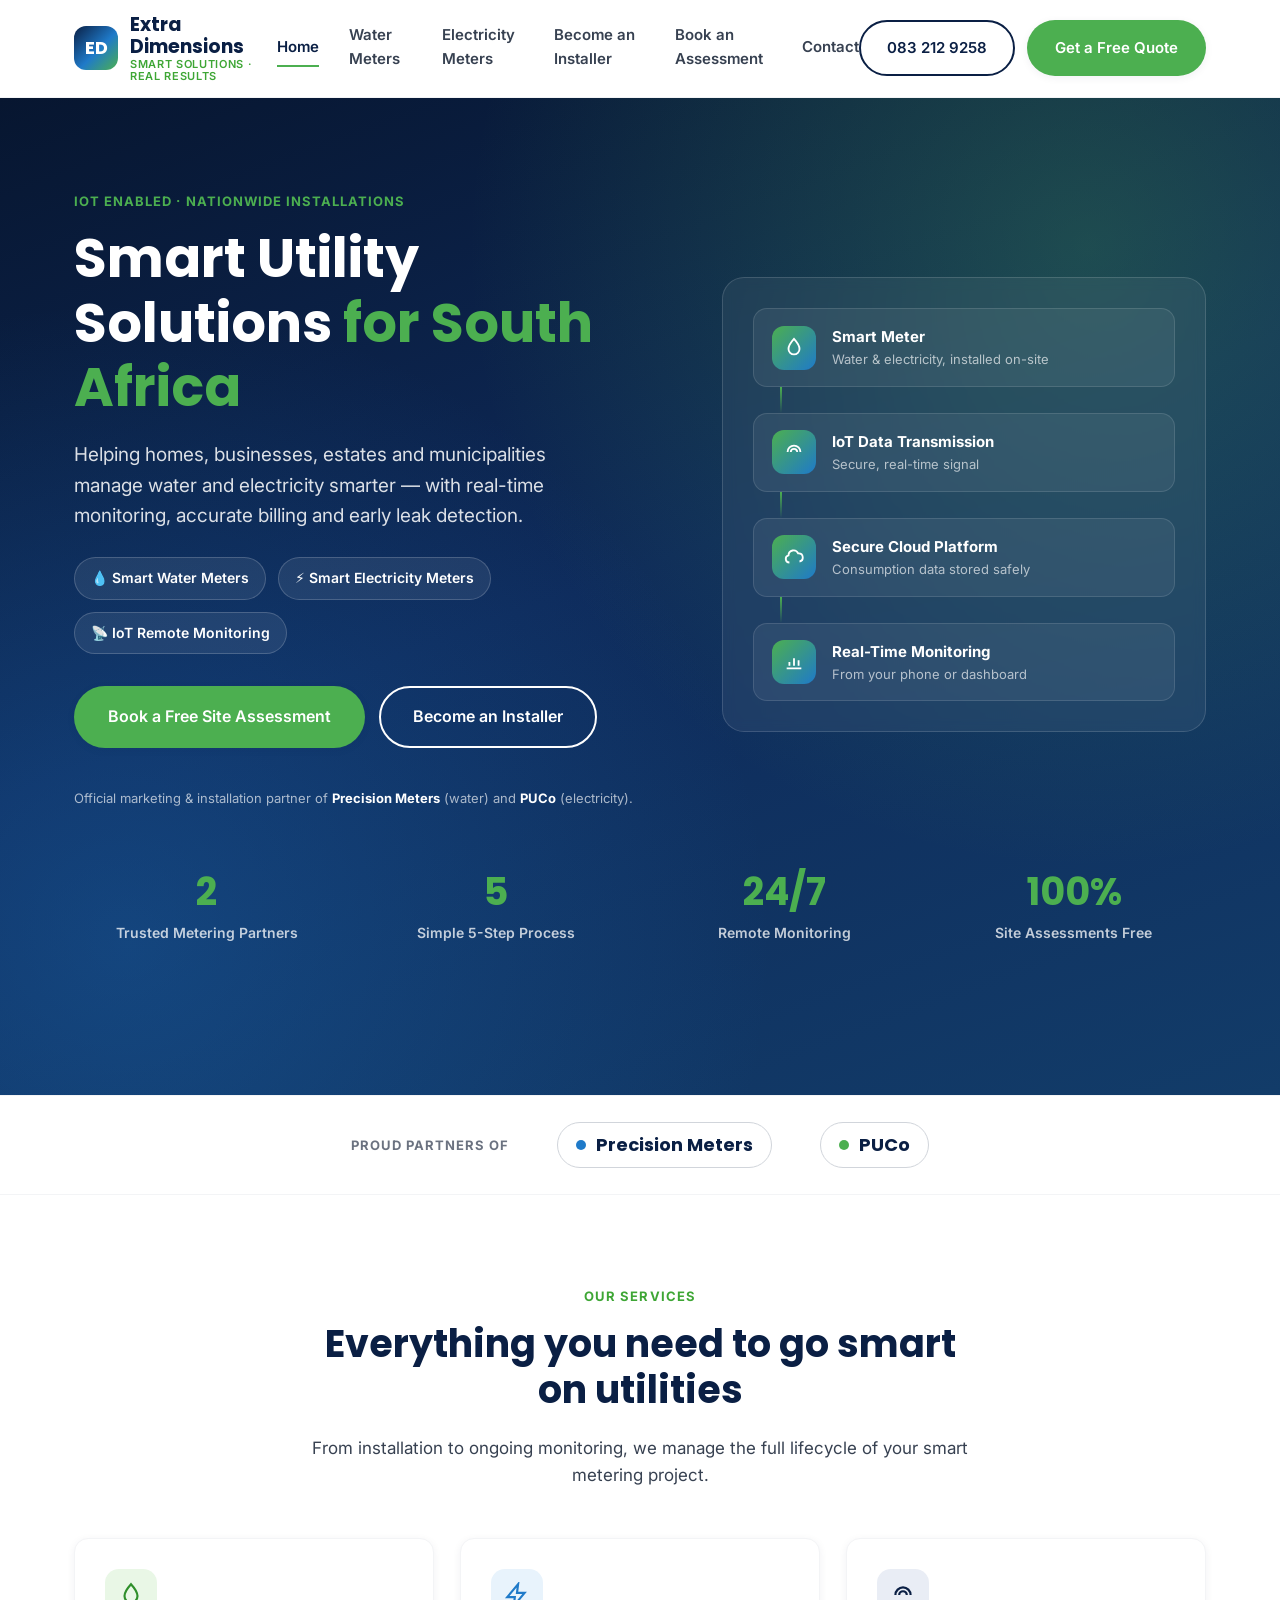
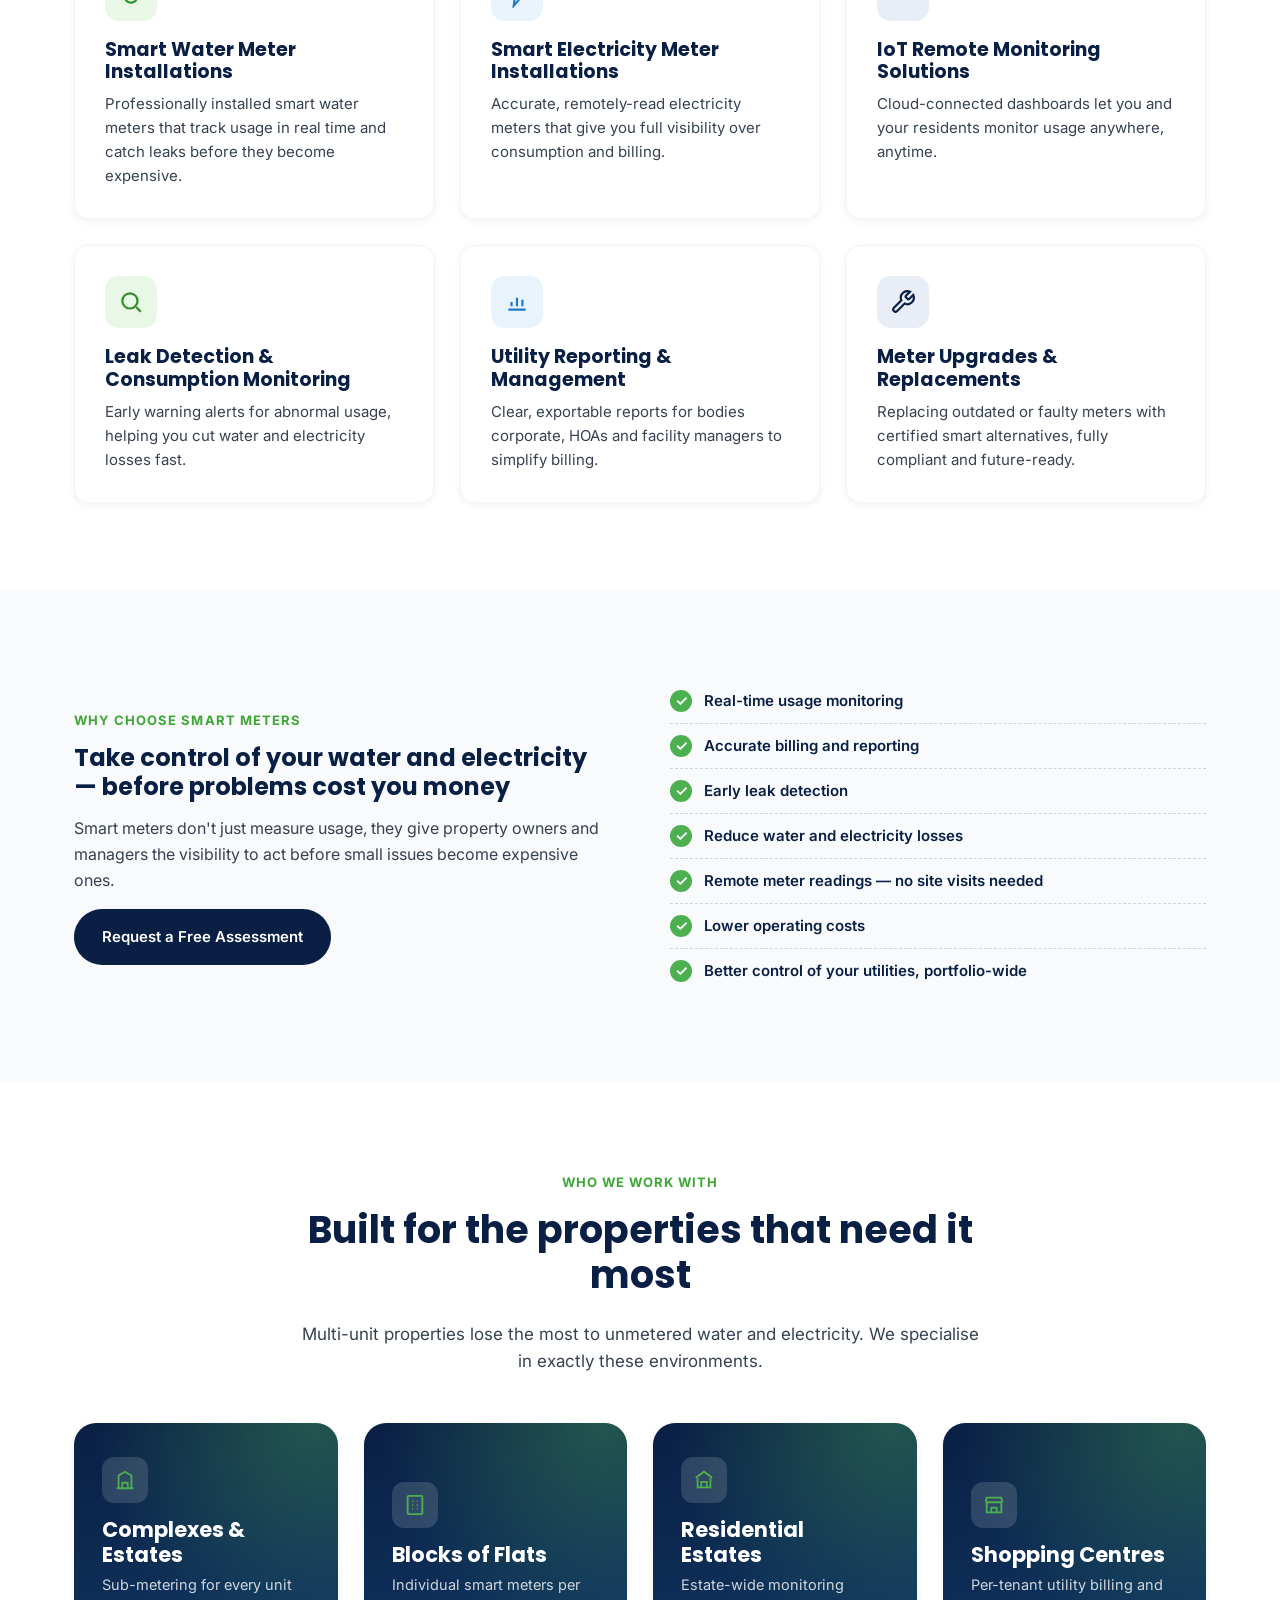
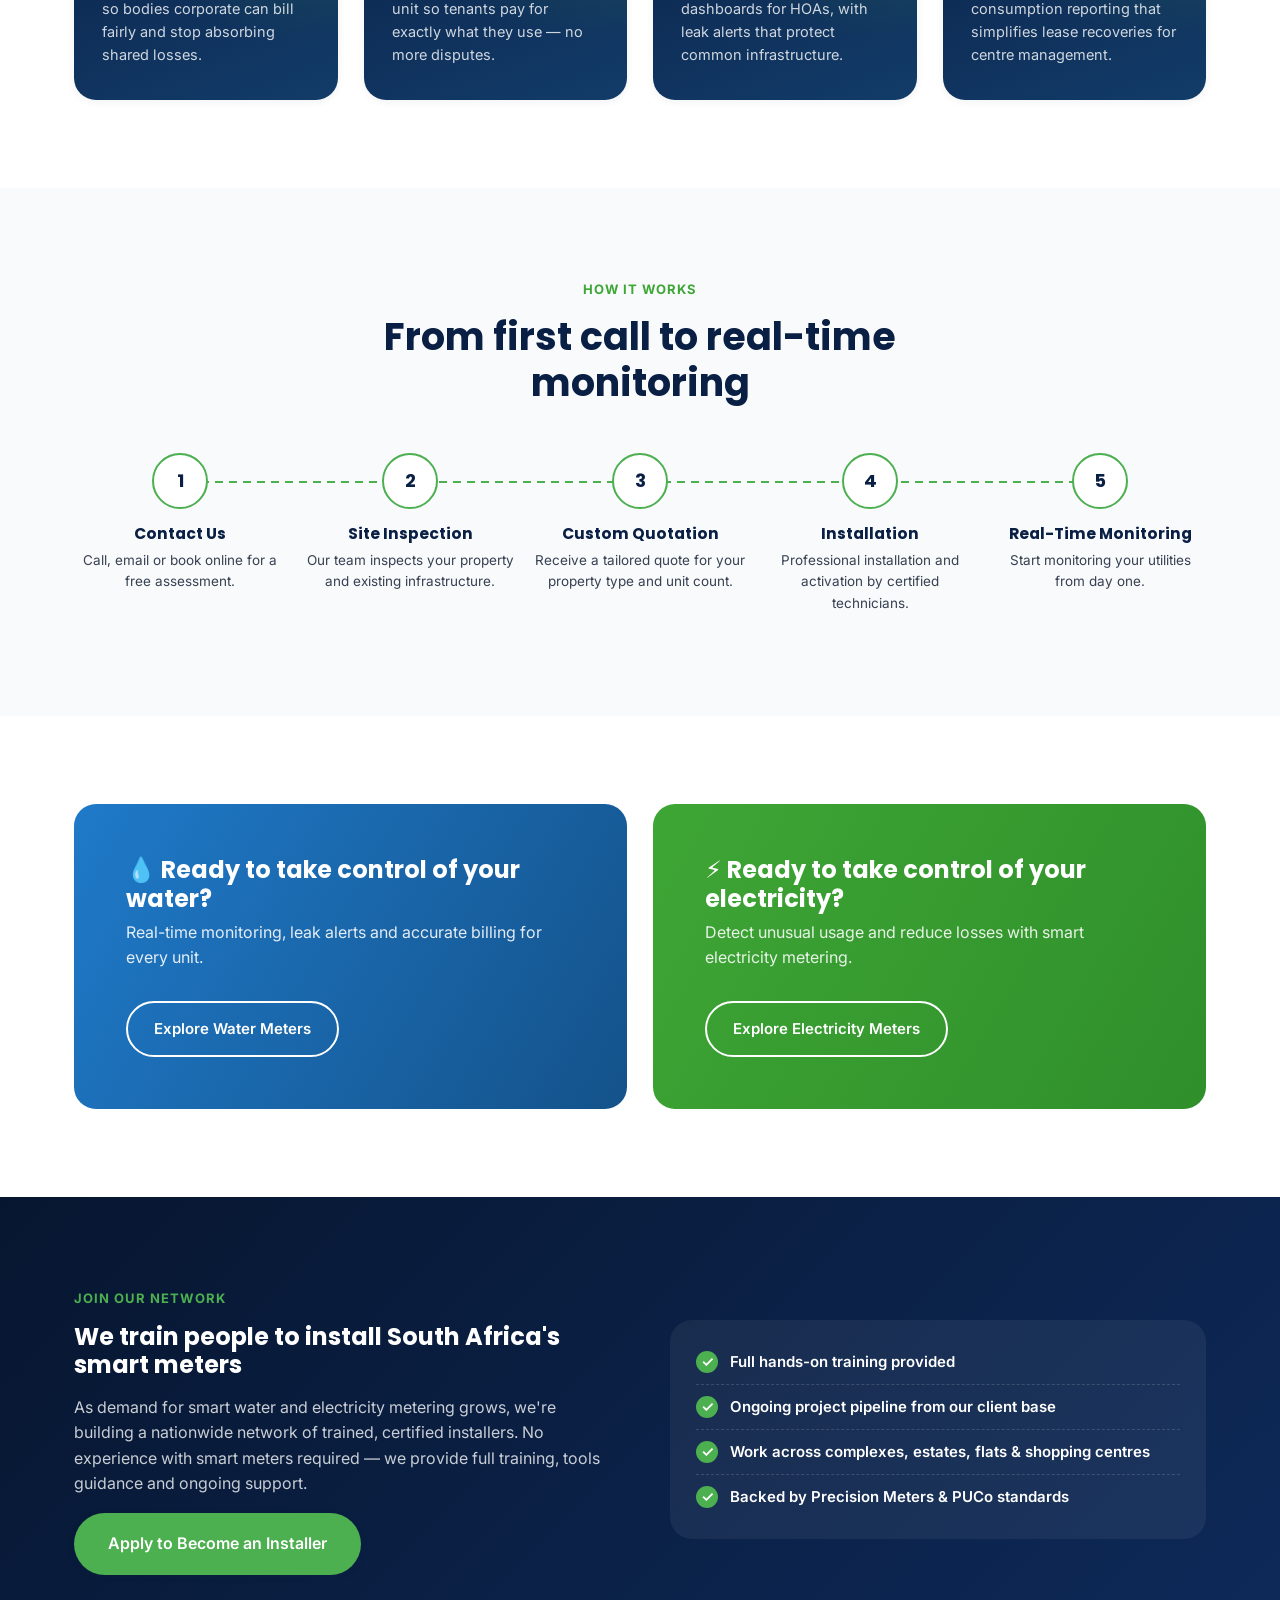
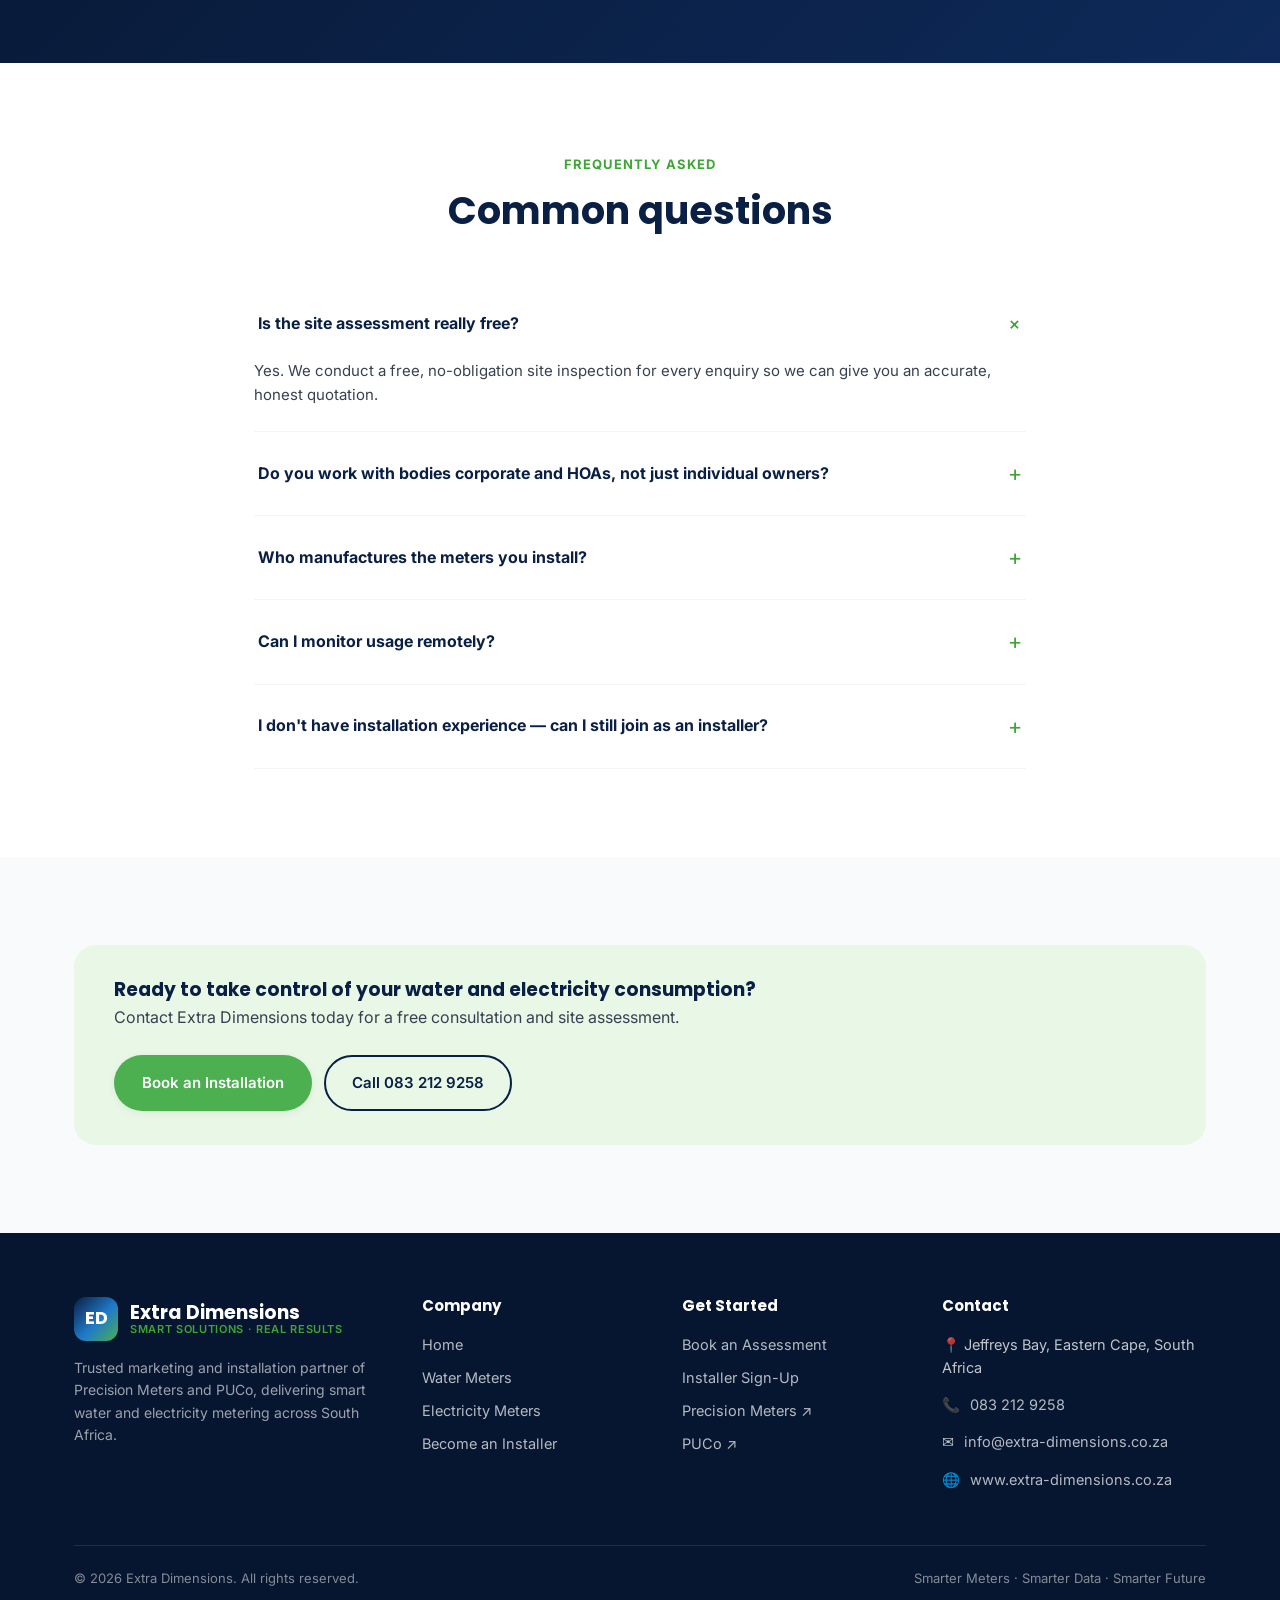
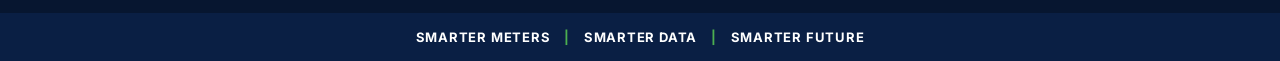
==== index.html @ ca713a39 "Build Extra Dimensions marketing website Full static site for Extra Dimensions, the marketing and in" ====
<!DOCTYPE html>
<html lang="en-ZA">
<head>
<meta charset="UTF-8">
<meta name="viewport" content="width=device-width, initial-scale=1.0">
<title>Extra Dimensions | Smart Water &amp; Electricity Meter Installations in South Africa</title>
<meta name="description" content="Extra Dimensions installs smart water and electricity meters for complexes, estates, blocks of flats and shopping centres across South Africa. Official marketing &amp; installation partner of Precision Meters and PUCo.">
<meta name="theme-color" content="#0a1f44">
<link rel="icon" href="assets/favicon.svg" type="image/svg+xml">
<link rel="preconnect" href="https://fonts.googleapis.com">
<link href="https://fonts.googleapis.com/css2?family=Inter:wght@400;500;600;700&family=Poppins:wght@600;700;800&display=swap" rel="stylesheet">
<link rel="stylesheet" href="css/style.css">
<meta property="og:title" content="Extra Dimensions | Smart Utility Solutions for South Africa">
<meta property="og:description" content="Smart water &amp; electricity meter installations, IoT remote monitoring and leak detection for complexes, estates, flats and shopping centres.">
<meta property="og:type" content="website">
</head>
<body>

<header class="site-header">
  <div class="header-inner container">
    <a href="index.html" class="brand">
      <div class="brand-mark">ED</div>
      <div class="brand-text">
        <div class="name">Extra Dimensions</div>
        <div class="tag">Smart Solutions · Real Results</div>
      </div>
    </a>
    <nav class="nav-links">
      <a href="index.html" class="active">Home</a>
      <a href="water-meters.html">Water Meters</a>
      <a href="electricity-meters.html">Electricity Meters</a>
      <a href="become-a-partner.html">Become an Installer</a>
      <a href="signup.html">Book an Assessment</a>
      <a href="index.html#contact">Contact</a>
    </nav>
    <div class="header-cta">
      <a href="tel:+27832129258" class="btn btn-outline-navy">083 212 9258</a>
      <a href="signup.html" class="btn btn-primary">Get a Free Quote</a>
    </div>
    <button class="nav-toggle" aria-label="Toggle menu"><span></span><span></span><span></span></button>
  </div>
</header>

<!-- HERO -->
<section class="hero">
  <div class="container hero-grid">
    <div class="reveal in">
      <div class="eyebrow light">IoT Enabled · Nationwide Installations</div>
      <h1>Smart Utility Solutions <span class="accent">for South Africa</span></h1>
      <p class="lead">Helping homes, businesses, estates and municipalities manage water and electricity smarter — with real-time monitoring, accurate billing and early leak detection.</p>
      <div class="hero-badges">
        <div class="hero-badge">💧 Smart Water Meters</div>
        <div class="hero-badge">⚡ Smart Electricity Meters</div>
        <div class="hero-badge">📡 IoT Remote Monitoring</div>
      </div>
      <div class="hero-actions">
        <a href="signup.html" class="btn btn-primary btn-lg">Book a Free Site Assessment</a>
        <a href="become-a-partner.html" class="btn btn-outline btn-lg">Become an Installer</a>
      </div>
      <p class="hero-partners">Official marketing &amp; installation partner of <strong>Precision Meters</strong> (water) and <strong>PUCo</strong> (electricity).</p>
    </div>
    <div class="hero-visual reveal">
      <div class="flow-diagram">
        <div class="flow-step">
          <div class="flow-icon">
            <svg width="22" height="22" viewBox="0 0 24 24" fill="none" stroke="currentColor" stroke-width="2"><path d="M12 2s6 6.5 6 11a6 6 0 1 1-12 0c0-4.5 6-11 6-11Z"/></svg>
          </div>
          <div><div class="flow-title">Smart Meter</div><div class="flow-sub">Water &amp; electricity, installed on-site</div></div>
        </div>
        <div class="flow-connector"></div>
        <div class="flow-step">
          <div class="flow-icon">
            <svg width="22" height="22" viewBox="0 0 24 24" fill="none" stroke="currentColor" stroke-width="2"><path d="M5 12a7 7 0 0 1 14 0M8.5 12a3.5 3.5 0 0 1 7 0M12 12v.01"/></svg>
          </div>
          <div><div class="flow-title">IoT Data Transmission</div><div class="flow-sub">Secure, real-time signal</div></div>
        </div>
        <div class="flow-connector"></div>
        <div class="flow-step">
          <div class="flow-icon">
            <svg width="22" height="22" viewBox="0 0 24 24" fill="none" stroke="currentColor" stroke-width="2"><path d="M7 18a4 4 0 0 1-1-7.87A5.5 5.5 0 0 1 16.5 8H17a4.5 4.5 0 0 1 1 8.9"/></svg>
          </div>
          <div><div class="flow-title">Secure Cloud Platform</div><div class="flow-sub">Consumption data stored safely</div></div>
        </div>
        <div class="flow-connector"></div>
        <div class="flow-step">
          <div class="flow-icon">
            <svg width="22" height="22" viewBox="0 0 24 24" fill="none" stroke="currentColor" stroke-width="2"><path d="M4 19h16M7 16v-4m5 4V8m5 8v-6"/></svg>
          </div>
          <div><div class="flow-title">Real-Time Monitoring</div><div class="flow-sub">From your phone or dashboard</div></div>
        </div>
      </div>
    </div>
  </div>

  <div class="container">
    <div class="stats-bar reveal">
      <div class="stat"><div class="num"><span data-count="2" data-suffix="">2</span></div><div class="lbl">Trusted Metering Partners</div></div>
      <div class="stat"><div class="num"><span data-count="5" data-suffix="">0</span></div><div class="lbl">Simple 5-Step Process</div></div>
      <div class="stat"><div class="num">24/7</div><div class="lbl">Remote Monitoring</div></div>
      <div class="stat"><div class="num">100%</div><div class="lbl">Site Assessments Free</div></div>
    </div>
  </div>
</section>

<!-- PARTNER STRIP -->
<section class="partner-strip">
  <div class="container partner-strip-inner">
    <span class="lbl">Proud Partners Of</span>
    <a class="partner-logo-chip" href="https://www.precisionmeter.co.za" target="_blank" rel="noopener"><span class="dot" style="background:var(--blue-water)"></span>Precision Meters</a>
    <a class="partner-logo-chip" href="https://www.puco.co.za" target="_blank" rel="noopener"><span class="dot" style="background:var(--green-500)"></span>PUCo</a>
  </div>
</section>

<!-- SERVICES -->
<section class="section" id="services">
  <div class="container">
    <div class="section-head reveal">
      <div class="eyebrow">Our Services</div>
      <h2>Everything you need to go smart on utilities</h2>
      <p>From installation to ongoing monitoring, we manage the full lifecycle of your smart metering project.</p>
    </div>
    <div class="grid grid-3">
      <div class="card reveal">
        <div class="card-icon"><svg width="26" height="26" viewBox="0 0 24 24" fill="none" stroke="currentColor" stroke-width="2"><path d="M12 2s6 6.5 6 11a6 6 0 1 1-12 0c0-4.5 6-11 6-11Z"/></svg></div>
        <h3>Smart Water Meter Installations</h3>
        <p>Professionally installed smart water meters that track usage in real time and catch leaks before they become expensive.</p>
      </div>
      <div class="card reveal">
        <div class="card-icon blue"><svg width="26" height="26" viewBox="0 0 24 24" fill="none" stroke="currentColor" stroke-width="2"><path d="M13 2 3 14h7l-1 8 10-12h-7l1-8Z"/></svg></div>
        <h3>Smart Electricity Meter Installations</h3>
        <p>Accurate, remotely-read electricity meters that give you full visibility over consumption and billing.</p>
      </div>
      <div class="card reveal">
        <div class="card-icon navy"><svg width="26" height="26" viewBox="0 0 24 24" fill="none" stroke="currentColor" stroke-width="2"><path d="M5 12a7 7 0 0 1 14 0M8.5 12a3.5 3.5 0 0 1 7 0M12 12v.01"/></svg></div>
        <h3>IoT Remote Monitoring Solutions</h3>
        <p>Cloud-connected dashboards let you and your residents monitor usage anywhere, anytime.</p>
      </div>
      <div class="card reveal">
        <div class="card-icon"><svg width="26" height="26" viewBox="0 0 24 24" fill="none" stroke="currentColor" stroke-width="2"><circle cx="11" cy="11" r="7"/><path d="m21 21-4.3-4.3"/></svg></div>
        <h3>Leak Detection &amp; Consumption Monitoring</h3>
        <p>Early warning alerts for abnormal usage, helping you cut water and electricity losses fast.</p>
      </div>
      <div class="card reveal">
        <div class="card-icon blue"><svg width="26" height="26" viewBox="0 0 24 24" fill="none" stroke="currentColor" stroke-width="2"><path d="M4 19h16M7 16v-4m5 4V8m5 8v-6"/></svg></div>
        <h3>Utility Reporting &amp; Management</h3>
        <p>Clear, exportable reports for bodies corporate, HOAs and facility managers to simplify billing.</p>
      </div>
      <div class="card reveal">
        <div class="card-icon navy"><svg width="26" height="26" viewBox="0 0 24 24" fill="none" stroke="currentColor" stroke-width="2"><path d="M14.7 6.3a1 1 0 0 0 0 1.4l1.6 1.6a1 1 0 0 0 1.4 0l3.77-3.77a6 6 0 0 1-7.94 7.94l-6.91 6.91a2.12 2.12 0 0 1-3-3l6.91-6.91a6 6 0 0 1 7.94-7.94l-3.76 3.76Z"/></svg></div>
        <h3>Meter Upgrades &amp; Replacements</h3>
        <p>Replacing outdated or faulty meters with certified smart alternatives, fully compliant and future-ready.</p>
      </div>
    </div>
  </div>
</section>

<!-- WHY CHOOSE -->
<section class="section section-alt">
  <div class="container two-col">
    <div class="reveal">
      <div class="eyebrow">Why Choose Smart Meters</div>
      <h2>Take control of your water and electricity — before problems cost you money</h2>
      <p>Smart meters don't just measure usage, they give property owners and managers the visibility to act before small issues become expensive ones.</p>
      <a href="signup.html" class="btn btn-navy">Request a Free Assessment</a>
    </div>
    <ul class="check-list reveal">
      <li><span class="tick">✓</span> Real-time usage monitoring</li>
      <li><span class="tick">✓</span> Accurate billing and reporting</li>
      <li><span class="tick">✓</span> Early leak detection</li>
      <li><span class="tick">✓</span> Reduce water and electricity losses</li>
      <li><span class="tick">✓</span> Remote meter readings — no site visits needed</li>
      <li><span class="tick">✓</span> Lower operating costs</li>
      <li><span class="tick">✓</span> Better control of your utilities, portfolio-wide</li>
    </ul>
  </div>
</section>

<!-- MARKET SEGMENTS -->
<section class="section" id="markets">
  <div class="container">
    <div class="section-head reveal">
      <div class="eyebrow">Who We Work With</div>
      <h2>Built for the properties that need it most</h2>
      <p>Multi-unit properties lose the most to unmetered water and electricity. We specialise in exactly these environments.</p>
    </div>
    <div class="grid grid-4">
      <div class="segment-card reveal">
        <div class="segment-icon"><svg width="22" height="22" viewBox="0 0 24 24" fill="none" stroke="currentColor" stroke-width="2"><path d="M3 21h18M5 21V7l7-4 7 4v14M9 21v-6h6v6"/></svg></div>
        <h3>Complexes &amp; Estates</h3>
        <p>Sub-metering for every unit so bodies corporate can bill fairly and stop absorbing shared losses.</p>
      </div>
      <div class="segment-card reveal">
        <div class="segment-icon"><svg width="22" height="22" viewBox="0 0 24 24" fill="none" stroke="currentColor" stroke-width="2"><rect x="4" y="2" width="16" height="20" rx="1"/><path d="M9 8h1M14 8h1M9 12h1M14 12h1M9 16h1M14 16h1"/></svg></div>
        <h3>Blocks of Flats</h3>
        <p>Individual smart meters per unit so tenants pay for exactly what they use — no more disputes.</p>
      </div>
      <div class="segment-card reveal">
        <div class="segment-icon"><svg width="22" height="22" viewBox="0 0 24 24" fill="none" stroke="currentColor" stroke-width="2"><path d="M3 9.5 12 3l9 6.5M5 10v10h14V10M9 20v-6h6v6"/></svg></div>
        <h3>Residential Estates</h3>
        <p>Estate-wide monitoring dashboards for HOAs, with leak alerts that protect common infrastructure.</p>
      </div>
      <div class="segment-card reveal">
        <div class="segment-icon"><svg width="22" height="22" viewBox="0 0 24 24" fill="none" stroke="currentColor" stroke-width="2"><path d="M3 9 4 4h16l1 5M4 9v11h16V9M4 9h16M9 20v-5h6v5"/></svg></div>
        <h3>Shopping Centres</h3>
        <p>Per-tenant utility billing and consumption reporting that simplifies lease recoveries for centre management.</p>
      </div>
    </div>
  </div>
</section>

<!-- HOW IT WORKS -->
<section class="section section-alt">
  <div class="container">
    <div class="section-head reveal">
      <div class="eyebrow">How It Works</div>
      <h2>From first call to real-time monitoring</h2>
    </div>
    <div class="steps reveal">
      <div class="steps-line"></div>
      <div class="step"><div class="step-num">1</div><h4>Contact Us</h4><p>Call, email or book online for a free assessment.</p></div>
      <div class="step"><div class="step-num">2</div><h4>Site Inspection</h4><p>Our team inspects your property and existing infrastructure.</p></div>
      <div class="step"><div class="step-num">3</div><h4>Custom Quotation</h4><p>Receive a tailored quote for your property type and unit count.</p></div>
      <div class="step"><div class="step-num">4</div><h4>Installation</h4><p>Professional installation and activation by certified technicians.</p></div>
      <div class="step"><div class="step-num">5</div><h4>Real-Time Monitoring</h4><p>Start monitoring your utilities from day one.</p></div>
    </div>
  </div>
</section>

<!-- WATER / ELECTRICITY SPLIT -->
<section class="section">
  <div class="container">
    <div class="grid grid-2">
      <div class="cta-band water reveal">
        <div>
          <h3>💧 Ready to take control of your water?</h3>
          <p>Real-time monitoring, leak alerts and accurate billing for every unit.</p>
        </div>
        <a href="water-meters.html" class="btn btn-outline">Explore Water Meters</a>
      </div>
      <div class="cta-band electric reveal">
        <div>
          <h3>⚡ Ready to take control of your electricity?</h3>
          <p>Detect unusual usage and reduce losses with smart electricity metering.</p>
        </div>
        <a href="electricity-meters.html" class="btn btn-outline">Explore Electricity Meters</a>
      </div>
    </div>
  </div>
</section>

<!-- BECOME AN INSTALLER TEASER -->
<section class="section-navy section">
  <div class="container two-col">
    <div class="reveal">
      <div class="eyebrow light">Join Our Network</div>
      <h2>We train people to install South Africa's smart meters</h2>
      <p>As demand for smart water and electricity metering grows, we're building a nationwide network of trained, certified installers. No experience with smart meters required — we provide full training, tools guidance and ongoing support.</p>
      <a href="become-a-partner.html" class="btn btn-primary btn-lg">Apply to Become an Installer</a>
    </div>
    <ul class="check-list reveal" style="background:rgba(255,255,255,.06); border-radius:var(--radius-lg); padding:20px 26px;">
      <li style="border-color:rgba(255,255,255,.15); color:#fff;"><span class="tick">✓</span> Full hands-on training provided</li>
      <li style="border-color:rgba(255,255,255,.15); color:#fff;"><span class="tick">✓</span> Ongoing project pipeline from our client base</li>
      <li style="border-color:rgba(255,255,255,.15); color:#fff;"><span class="tick">✓</span> Work across complexes, estates, flats &amp; shopping centres</li>
      <li style="border-color:rgba(255,255,255,.15); color:#fff;"><span class="tick">✓</span> Backed by Precision Meters &amp; PUCo standards</li>
    </ul>
  </div>
</section>

<!-- FAQ -->
<section class="section">
  <div class="container" style="max-width:820px;">
    <div class="section-head reveal">
      <div class="eyebrow">Frequently Asked</div>
      <h2>Common questions</h2>
    </div>
    <div class="reveal">
      <div class="faq-item open">
        <div class="faq-q">Is the site assessment really free?</div>
        <div class="faq-a">Yes. We conduct a free, no-obligation site inspection for every enquiry so we can give you an accurate, honest quotation.</div>
      </div>
      <div class="faq-item">
        <div class="faq-q">Do you work with bodies corporate and HOAs, not just individual owners?</div>
        <div class="faq-a">Absolutely — most of our installations are for complexes, estates, blocks of flats and shopping centres where sub-metering solves shared billing disputes.</div>
      </div>
      <div class="faq-item">
        <div class="faq-q">Who manufactures the meters you install?</div>
        <div class="faq-a">We are the official marketing and installation partner of Precision Meters for smart water metering and PUCo for smart electricity metering.</div>
      </div>
      <div class="faq-item">
        <div class="faq-q">Can I monitor usage remotely?</div>
        <div class="faq-a">Yes — every installation includes IoT remote monitoring so you can view consumption data securely from your phone or computer.</div>
      </div>
      <div class="faq-item">
        <div class="faq-q">I don't have installation experience — can I still join as an installer?</div>
        <div class="faq-a">Yes. Our installer programme includes full training. We're actively recruiting and training new installers as demand grows across South Africa.</div>
      </div>
    </div>
  </div>
</section>

<!-- FINAL CTA -->
<section class="section section-alt" id="contact">
  <div class="container">
    <div class="trust-banner reveal">
      <div>
        <h3 style="margin-bottom:4px;">Ready to take control of your water and electricity consumption?</h3>
        <p style="margin-bottom:0;">Contact Extra Dimensions today for a free consultation and site assessment.</p>
      </div>
      <div style="display:flex; gap:12px; flex-wrap:wrap;">
        <a href="signup.html" class="btn btn-primary">Book an Installation</a>
        <a href="tel:+27832129258" class="btn btn-outline-navy">Call 083 212 9258</a>
      </div>
    </div>
  </div>
</section>

<footer class="site-footer">
  <div class="container">
    <div class="footer-grid">
      <div class="footer-brand">
        <div class="brand" style="margin-bottom:16px;">
          <div class="brand-mark">ED</div>
          <div class="brand-text"><div class="name" style="color:#fff;">Extra Dimensions</div><div class="tag">Smart Solutions · Real Results</div></div>
        </div>
        <p>Trusted marketing and installation partner of Precision Meters and PUCo, delivering smart water and electricity metering across South Africa.</p>
      </div>
      <div>
        <h4>Company</h4>
        <a href="index.html">Home</a>
        <a href="water-meters.html">Water Meters</a>
        <a href="electricity-meters.html">Electricity Meters</a>
        <a href="become-a-partner.html">Become an Installer</a>
      </div>
      <div>
        <h4>Get Started</h4>
        <a href="signup.html">Book an Assessment</a>
        <a href="become-a-partner.html">Installer Sign-Up</a>
        <a href="https://www.precisionmeter.co.za" target="_blank" rel="noopener">Precision Meters ↗</a>
        <a href="https://www.puco.co.za" target="_blank" rel="noopener">PUCo ↗</a>
      </div>
      <div>
        <h4>Contact</h4>
        <div class="footer-contact-item">📍 Jeffreys Bay, Eastern Cape, South Africa</div>
        <div class="footer-contact-item">📞 <a href="tel:+27832129258" style="display:inline;margin:0;">083 212 9258</a></div>
        <div class="footer-contact-item">✉️ <a href="mailto:info@extra-dimensions.co.za" style="display:inline;margin:0;">info@extra-dimensions.co.za</a></div>
        <div class="footer-contact-item">🌐 <a href="https://www.extra-dimensions.co.za" style="display:inline;margin:0;" target="_blank" rel="noopener">www.extra-dimensions.co.za</a></div>
      </div>
    </div>
    <div class="footer-bottom">
      <span>© <span id="year"></span> Extra Dimensions. All rights reserved.</span>
      <span>Smarter Meters · Smarter Data · Smarter Future</span>
    </div>
  </div>
</footer>
<div class="footer-strap">SMARTER METERS <span>|</span> SMARTER DATA <span>|</span> SMARTER FUTURE</div>

<div class="mobile-sticky-cta">
  <a href="tel:+27832129258" class="btn btn-outline-navy btn-block">Call Us</a>
  <a href="signup.html" class="btn btn-primary btn-block">Get a Quote</a>
</div>

<script src="js/main.js"></script>
</body>
</html>
---- css/style.css ----
/* ==========================================================================
   Extra Dimensions — Smart Utility Solutions
   Design system + site styles
   ========================================================================== */

:root {
  --navy-900: #071630;
  --navy-800: #0a1f44;
  --navy-700: #0e2a5a;
  --navy-600: #123c69;
  --blue-water: #1f7ac9;
  --blue-water-light: #e8f3fc;
  --green-700: #2f8f2b;
  --green-600: #3ea635;
  --green-500: #4caf50;
  --green-light: #e9f7e6;
  --gray-900: #111827;
  --gray-700: #374151;
  --gray-500: #6b7280;
  --gray-300: #d1d5db;
  --gray-100: #f3f4f6;
  --gray-50: #f8fafc;
  --white: #ffffff;
  --radius-sm: 8px;
  --radius-md: 14px;
  --radius-lg: 22px;
  --shadow-sm: 0 2px 8px rgba(10, 31, 68, 0.06);
  --shadow-md: 0 8px 24px rgba(10, 31, 68, 0.10);
  --shadow-lg: 0 20px 48px rgba(10, 31, 68, 0.16);
  --container-w: 1180px;
  --font-head: "Poppins", "Segoe UI", system-ui, sans-serif;
  --font-body: "Inter", "Segoe UI", system-ui, sans-serif;
}

* { box-sizing: border-box; }
html { scroll-behavior: smooth; }
body {
  margin: 0;
  font-family: var(--font-body);
  color: var(--gray-900);
  background: var(--white);
  line-height: 1.6;
  -webkit-font-smoothing: antialiased;
}
h1, h2, h3, h4 {
  font-family: var(--font-head);
  color: var(--navy-800);
  line-height: 1.2;
  margin: 0 0 .6em;
  font-weight: 700;
}
p { margin: 0 0 1em; color: var(--gray-700); }
a { color: inherit; text-decoration: none; }
img, svg { display: block; max-width: 100%; }
ul { margin: 0; padding: 0; list-style: none; }
button { font-family: inherit; cursor: pointer; }

.container {
  width: 100%;
  max-width: var(--container-w);
  margin: 0 auto;
  padding: 0 24px;
}

.section { padding: 88px 0; }
.section-tight { padding: 56px 0; }
.section-alt { background: var(--gray-50); }
.section-navy {
  background: linear-gradient(135deg, var(--navy-900), var(--navy-700));
  color: var(--white);
}
.section-navy h2, .section-navy h3, .section-navy p { color: var(--white); }
.section-navy p { color: rgba(255,255,255,.78); }

.eyebrow {
  display: inline-flex;
  align-items: center;
  gap: 8px;
  font-weight: 700;
  font-size: 13px;
  letter-spacing: .08em;
  text-transform: uppercase;
  color: var(--green-600);
  margin-bottom: 14px;
}
.eyebrow.light { color: var(--green-500); }
.section-head { max-width: 680px; margin: 0 auto 48px; text-align: center; }
.section-head h2 { font-size: clamp(26px, 3.4vw, 38px); }
.section-head p { font-size: 17px; }

/* ---------- Buttons ---------- */
.btn {
  display: inline-flex;
  align-items: center;
  justify-content: center;
  gap: 8px;
  padding: 14px 26px;
  border-radius: 999px;
  font-weight: 600;
  font-size: 15px;
  border: 2px solid transparent;
  transition: transform .15s ease, box-shadow .15s ease, background .15s ease, color .15s ease;
  white-space: nowrap;
}
.btn:hover { transform: translateY(-2px); }
.btn-primary { background: var(--green-500); color: var(--white); box-shadow: var(--shadow-sm); }
.btn-primary:hover { background: var(--green-600); box-shadow: var(--shadow-md); }
.btn-navy { background: var(--navy-800); color: var(--white); }
.btn-navy:hover { background: var(--navy-700); box-shadow: var(--shadow-md); }
.btn-outline { border-color: var(--white); color: var(--white); }
.btn-outline:hover { background: var(--white); color: var(--navy-800); }
.btn-outline-navy { border-color: var(--navy-800); color: var(--navy-800); }
.btn-outline-navy:hover { background: var(--navy-800); color: var(--white); }
.btn-block { width: 100%; }
.btn-lg { padding: 16px 32px; font-size: 16px; }

/* ---------- Header ---------- */
.site-header {
  position: sticky; top: 0; z-index: 100;
  background: rgba(255,255,255,.92);
  backdrop-filter: blur(10px);
  border-bottom: 1px solid var(--gray-100);
}
.header-inner {
  display: flex; align-items: center; justify-content: space-between;
  padding: 14px 24px;
}
.brand { display: flex; align-items: center; gap: 12px; }
.brand-mark {
  width: 44px; height: 44px; border-radius: 12px;
  background: linear-gradient(135deg, var(--navy-800), var(--blue-water) 55%, var(--green-500));
  display: flex; align-items: center; justify-content: center;
  color: var(--white); font-family: var(--font-head); font-weight: 700; font-size: 18px;
  flex-shrink: 0;
}
.brand-text { line-height: 1.15; }
.brand-text .name { font-family: var(--font-head); font-weight: 700; font-size: 19px; color: var(--navy-800); }
.brand-text .tag { font-size: 11px; letter-spacing: .06em; text-transform: uppercase; color: var(--green-600); font-weight: 600; }

.nav-links { display: flex; align-items: center; gap: 30px; }
.nav-links a {
  font-weight: 600; font-size: 15px; color: var(--gray-700);
  padding: 6px 0; border-bottom: 2px solid transparent;
}
.nav-links a:hover, .nav-links a.active { color: var(--navy-800); border-color: var(--green-500); }
.header-cta { display: flex; align-items: center; gap: 12px; }
.nav-toggle {
  display: none; background: none; border: none; padding: 8px;
}
.nav-toggle span {
  display: block; width: 24px; height: 2px; background: var(--navy-800); margin: 5px 0; border-radius: 2px;
  transition: transform .2s ease, opacity .2s ease;
}

/* ---------- Hero ---------- */
.hero {
  position: relative;
  background: linear-gradient(160deg, var(--navy-900) 0%, var(--navy-700) 48%, var(--navy-600) 100%);
  color: var(--white);
  overflow: hidden;
  padding: 90px 0 110px;
}
.hero::before {
  content: "";
  position: absolute; inset: 0;
  background-image:
    radial-gradient(circle at 85% 15%, rgba(76,175,80,.28), transparent 45%),
    radial-gradient(circle at 10% 85%, rgba(31,122,201,.30), transparent 45%);
  pointer-events: none;
}
.hero-grid {
  position: relative; z-index: 1;
  display: grid; grid-template-columns: 1.1fr .9fr; gap: 56px; align-items: center;
}
.hero h1 { color: var(--white); font-size: clamp(34px, 5vw, 54px); margin-bottom: 20px; }
.hero h1 .accent { color: var(--green-500); }
.hero p.lead { font-size: 19px; color: rgba(255,255,255,.85); max-width: 540px; }
.hero-badges { display: flex; flex-wrap: wrap; gap: 12px; margin: 26px 0 32px; }
.hero-badge {
  display: flex; align-items: center; gap: 8px;
  background: rgba(255,255,255,.08); border: 1px solid rgba(255,255,255,.18);
  padding: 9px 16px; border-radius: 999px; font-size: 14px; font-weight: 600;
}
.hero-actions { display: flex; flex-wrap: wrap; gap: 14px; }
.hero-partners { margin-top: 40px; font-size: 13px; color: rgba(255,255,255,.65); }
.hero-partners strong { color: var(--white); }

.hero-visual {
  position: relative;
  background: rgba(255,255,255,.06);
  border: 1px solid rgba(255,255,255,.14);
  border-radius: var(--radius-lg);
  padding: 30px;
  backdrop-filter: blur(6px);
}
.flow-diagram { display: flex; flex-direction: column; gap: 0; }
.flow-step {
  display: flex; align-items: center; gap: 16px;
  background: rgba(255,255,255,.06);
  border: 1px solid rgba(255,255,255,.12);
  border-radius: var(--radius-md);
  padding: 16px 18px;
}
.flow-connector { width: 2px; height: 26px; background: linear-gradient(var(--green-500), transparent); margin-left: 27px; }
.flow-icon {
  width: 44px; height: 44px; border-radius: 12px; flex-shrink: 0;
  background: linear-gradient(135deg, var(--green-500), var(--blue-water));
  display: flex; align-items: center; justify-content: center; color: var(--white);
}
.flow-step .flow-title { font-weight: 700; color: var(--white); font-size: 15px; }
.flow-step .flow-sub { font-size: 13px; color: rgba(255,255,255,.65); }

/* ---------- Stats ---------- */
.stats-bar {
  display: grid; grid-template-columns: repeat(4, 1fr); gap: 24px;
  padding: 40px 0;
}
.stat { text-align: center; }
.stat .num { font-family: var(--font-head); font-size: clamp(28px, 3vw, 38px); font-weight: 700; color: var(--green-500); }
.stat .lbl { font-size: 14px; color: rgba(255,255,255,.75); font-weight: 600; }

/* ---------- Partner strip ---------- */
.partner-strip {
  background: var(--white);
  border-top: 1px solid var(--gray-100);
  border-bottom: 1px solid var(--gray-100);
  padding: 26px 0;
}
.partner-strip-inner { display: flex; align-items: center; justify-content: center; gap: 48px; flex-wrap: wrap; }
.partner-strip .lbl { font-size: 13px; text-transform: uppercase; letter-spacing: .08em; font-weight: 700; color: var(--gray-500); }
.partner-logo-chip {
  display: flex; align-items: center; gap: 10px; font-family: var(--font-head); font-weight: 700; font-size: 18px; color: var(--navy-800);
  padding: 8px 18px; border: 1px solid var(--gray-300); border-radius: 999px;
}
.partner-logo-chip span.dot { width: 10px; height: 10px; border-radius: 50%; }

/* ---------- Grids & Cards ---------- */
.grid { display: grid; gap: 26px; }
.grid-3 { grid-template-columns: repeat(3, 1fr); }
.grid-2 { grid-template-columns: repeat(2, 1fr); }
.grid-4 { grid-template-columns: repeat(4, 1fr); }

.card {
  background: var(--white);
  border: 1px solid var(--gray-100);
  border-radius: var(--radius-md);
  padding: 30px;
  box-shadow: var(--shadow-sm);
  transition: transform .18s ease, box-shadow .18s ease;
}
.card:hover { transform: translateY(-4px); box-shadow: var(--shadow-md); }
.card-icon {
  width: 52px; height: 52px; border-radius: 14px;
  display: flex; align-items: center; justify-content: center;
  background: var(--green-light); color: var(--green-700);
  margin-bottom: 18px;
}
.card-icon.blue { background: var(--blue-water-light); color: var(--blue-water); }
.card-icon.navy { background: #e9edf5; color: var(--navy-800); }
.card h3 { font-size: 19px; margin-bottom: 8px; }
.card p { font-size: 15px; margin-bottom: 0; }

.check-list li {
  display: flex; align-items: flex-start; gap: 12px;
  padding: 10px 0; border-bottom: 1px dashed var(--gray-300);
  font-weight: 600; color: var(--navy-800); font-size: 15px;
}
.check-list li:last-child { border-bottom: none; }
.check-list .tick {
  width: 22px; height: 22px; border-radius: 50%; background: var(--green-500);
  color: var(--white); display: flex; align-items: center; justify-content: center; flex-shrink: 0; margin-top: 1px;
}

/* ---------- Segment / market cards ---------- */
.segment-card {
  position: relative;
  border-radius: var(--radius-lg);
  padding: 34px 28px;
  color: var(--white);
  overflow: hidden;
  min-height: 240px;
  display: flex; flex-direction: column; justify-content: flex-end;
  box-shadow: var(--shadow-sm);
}
.segment-card::before {
  content: ""; position: absolute; inset: 0;
  background: linear-gradient(160deg, var(--navy-800), var(--navy-600));
  z-index: -2;
}
.segment-card::after {
  content: ""; position: absolute; inset: 0; z-index: -1;
  background: radial-gradient(circle at 90% 0%, rgba(76,175,80,.35), transparent 60%);
}
.segment-card h3 { color: var(--white); font-size: 21px; margin-bottom: 6px; }
.segment-card p { color: rgba(255,255,255,.8); font-size: 14.5px; margin-bottom: 0; }
.segment-icon {
  width: 46px; height: 46px; border-radius: 12px; background: rgba(255,255,255,.14);
  display: flex; align-items: center; justify-content: center; margin-bottom: 14px; color: var(--green-500);
}

/* ---------- How it works ---------- */
.steps { display: grid; grid-template-columns: repeat(5, 1fr); gap: 18px; position: relative; }
.step { text-align: center; position: relative; }
.step .step-num {
  width: 56px; height: 56px; border-radius: 50%;
  background: var(--white); border: 2px solid var(--green-500); color: var(--navy-800);
  display: flex; align-items: center; justify-content: center; margin: 0 auto 16px;
  font-family: var(--font-head); font-weight: 700; font-size: 18px; position: relative; z-index: 1;
}
.step h4 { font-size: 15.5px; margin-bottom: 6px; }
.step p { font-size: 13.5px; }
.steps-line {
  position: absolute; top: 28px; left: 10%; right: 10%; height: 2px;
  background: repeating-linear-gradient(90deg, var(--green-500) 0 8px, transparent 8px 14px);
  z-index: 0;
}

/* ---------- Process diagram (fibre-style) ---------- */
.process-diagram {
  display: flex; align-items: center; justify-content: space-between; gap: 10px;
  background: var(--gray-50); border: 1px solid var(--gray-100); border-radius: var(--radius-md);
  padding: 28px 20px; flex-wrap: wrap;
}
.process-node { text-align: center; flex: 1; min-width: 100px; }
.process-node .pn-icon {
  width: 56px; height: 56px; border-radius: 14px; background: var(--white); border: 1px solid var(--gray-300);
  display: flex; align-items: center; justify-content: center; margin: 0 auto 10px; color: var(--navy-800);
}
.process-node span { font-size: 13px; font-weight: 700; color: var(--navy-800); }
.process-arrow { color: var(--green-500); font-size: 22px; flex-shrink: 0; }

/* ---------- Testimonials / trust ---------- */
.trust-banner {
  display: flex; align-items: center; justify-content: space-between; gap: 24px;
  flex-wrap: wrap;
  background: var(--green-light); border-radius: var(--radius-lg); padding: 34px 40px;
}

/* ---------- Forms ---------- */
.form-card {
  background: var(--white); border-radius: var(--radius-lg); box-shadow: var(--shadow-lg);
  padding: 40px; border: 1px solid var(--gray-100);
}
.form-row { display: grid; grid-template-columns: 1fr 1fr; gap: 18px; }
.field { margin-bottom: 18px; }
.field label { display: block; font-weight: 700; font-size: 14px; color: var(--navy-800); margin-bottom: 7px; }
.field .hint { font-weight: 400; color: var(--gray-500); font-size: 12.5px; }
.field > input,
.field > select,
.field > textarea {
  width: 100%; padding: 13px 15px; border: 1.5px solid var(--gray-300); border-radius: var(--radius-sm);
  font-family: inherit; font-size: 15px; color: var(--gray-900); background: var(--white);
  transition: border-color .15s ease, box-shadow .15s ease;
}
.field input:focus, .field select:focus, .field textarea:focus {
  outline: none; border-color: var(--green-500); box-shadow: 0 0 0 4px rgba(76,175,80,.14);
}
.field textarea { resize: vertical; min-height: 100px; }
.checkbox-group { display: flex; gap: 20px; flex-wrap: wrap; }
.checkbox-pill {
  display: flex; align-items: center; gap: 9px; padding: 10px 16px;
  border: 1.5px solid var(--gray-300); border-radius: 999px; font-size: 14px; font-weight: 600; cursor: pointer;
  transition: border-color .15s ease, background .15s ease;
}
.checkbox-pill:has(input:checked) { border-color: var(--green-500); background: var(--green-light); }
.checkbox-pill input { width: auto; }
.radio-tiles { display: grid; grid-template-columns: repeat(auto-fit, minmax(150px,1fr)); gap: 12px; }
.radio-tile {
  border: 1.5px solid var(--gray-300); border-radius: var(--radius-sm); padding: 14px; cursor: pointer;
  font-weight: 600; font-size: 14px; text-align: center; transition: all .15s ease;
}
.radio-tile:has(input:checked) { border-color: var(--green-500); background: var(--green-light); color: var(--green-700); }
.radio-tile input { position: absolute; opacity: 0; pointer-events: none; }
.form-note { font-size: 13px; color: var(--gray-500); margin-top: 6px; }
.form-success {
  display: none; text-align: center; padding: 50px 20px;
}
.form-success.show { display: block; }
.form-success .tick-big {
  width: 72px; height: 72px; border-radius: 50%; background: var(--green-light); color: var(--green-600);
  display: flex; align-items: center; justify-content: center; margin: 0 auto 20px;
}
.form-tabs { display: flex; gap: 10px; margin-bottom: 28px; }
.form-tab {
  flex: 1; padding: 13px; text-align: center; border-radius: var(--radius-sm); border: 1.5px solid var(--gray-300);
  font-weight: 700; font-size: 14.5px; color: var(--gray-500); background: var(--white);
}
.form-tab.active { background: var(--navy-800); color: var(--white); border-color: var(--navy-800); }

/* ---------- FAQ ---------- */
.faq-item { border-bottom: 1px solid var(--gray-100); padding: 6px 0; }
.faq-q {
  display: flex; align-items: center; justify-content: space-between; gap: 20px;
  padding: 18px 4px; font-weight: 700; color: var(--navy-800); font-size: 16px; cursor: pointer;
}
.faq-q::after {
  content: "+"; font-size: 22px; color: var(--green-600); font-weight: 400; flex-shrink: 0;
  transition: transform .2s ease;
}
.faq-item.open .faq-q::after { transform: rotate(45deg); }
.faq-a { max-height: 0; overflow: hidden; transition: max-height .25s ease; font-size: 15px; color: var(--gray-700); }
.faq-item.open .faq-a { max-height: 300px; padding-bottom: 18px; }

/* ---------- CTA band ---------- */
.cta-band {
  border-radius: var(--radius-lg);
  padding: 52px;
  display: flex; align-items: center; justify-content: space-between; gap: 30px; flex-wrap: wrap;
  color: var(--white);
}
.cta-band.water { background: linear-gradient(120deg, var(--blue-water), #14528a); }
.cta-band.electric { background: linear-gradient(120deg, var(--green-600), var(--green-700)); }
.cta-band h3 { color: var(--white); margin-bottom: 6px; font-size: 24px; }
.cta-band p { color: rgba(255,255,255,.88); margin-bottom: 0; }

/* ---------- Footer ---------- */
.site-footer { background: var(--navy-900); color: rgba(255,255,255,.75); padding: 64px 0 24px; }
.footer-grid { display: grid; grid-template-columns: 1.4fr 1fr 1fr 1.2fr; gap: 40px; margin-bottom: 40px; }
.site-footer h4 { color: var(--white); font-size: 15px; margin-bottom: 18px; }
.site-footer a { color: rgba(255,255,255,.7); font-size: 14.5px; display: block; margin-bottom: 10px; }
.site-footer a:hover { color: var(--green-500); }
.footer-brand p { color: rgba(255,255,255,.6); font-size: 14px; max-width: 300px; }
.footer-contact-item { display: flex; align-items: flex-start; gap: 10px; margin-bottom: 14px; font-size: 14.5px; color: rgba(255,255,255,.75); overflow-wrap: anywhere; }
.footer-bottom {
  border-top: 1px solid rgba(255,255,255,.1); padding-top: 22px;
  display: flex; justify-content: space-between; flex-wrap: wrap; gap: 12px; font-size: 13px; color: rgba(255,255,255,.5);
}
.footer-strap { text-align: center; padding: 14px 0; background: var(--navy-800); color: var(--white); font-weight: 700; letter-spacing: .06em; font-size: 13px; }
.footer-strap span { color: var(--green-500); margin: 0 10px; }

/* ---------- Sticky mobile CTA ---------- */
.mobile-sticky-cta {
  position: fixed; bottom: 0; left: 0; right: 0; z-index: 90;
  background: var(--white); border-top: 1px solid var(--gray-300); box-shadow: 0 -6px 20px rgba(0,0,0,.08);
  padding: 12px 16px; display: none; gap: 10px;
}

/* ---------- Reveal animation ----------
   Visible by default (no-JS / JS-failure safe). JS adds .pre just before
   an element scrolls into view, then swaps to .in to animate it in. */
.reveal { opacity: 1; transform: none; transition: opacity .6s ease, transform .6s ease; }
.reveal.pre { opacity: 0; transform: translateY(24px); }
.reveal.in { opacity: 1; transform: translateY(0); }

/* ---------- Page hero (inner pages) ---------- */
.page-hero {
  background: linear-gradient(160deg, var(--navy-900), var(--navy-700));
  color: var(--white); padding: 64px 0 80px; position: relative; overflow: hidden;
}
.page-hero::before {
  content: ""; position: absolute; inset: 0;
  background: radial-gradient(circle at 90% 10%, rgba(76,175,80,.28), transparent 45%);
}
.page-hero .container { position: relative; z-index: 1; }
.breadcrumb { font-size: 13px; color: rgba(255,255,255,.6); margin-bottom: 16px; }
.breadcrumb a:hover { color: var(--green-500); }
.page-hero h1 { color: var(--white); font-size: clamp(30px, 4.5vw, 46px); max-width: 700px; }
.page-hero p.lead { color: rgba(255,255,255,.82); font-size: 18px; max-width: 600px; }

/* ---------- Utility ---------- */
.text-center { text-align: center; }
.mt-0 { margin-top: 0; }
.mb-0 { margin-bottom: 0; }
.badge {
  display: inline-flex; align-items: center; gap: 6px;
  background: var(--green-light); color: var(--green-700); font-weight: 700; font-size: 12.5px;
  padding: 6px 14px; border-radius: 999px; text-transform: uppercase; letter-spacing: .05em;
}
.badge.blue { background: var(--blue-water-light); color: var(--blue-water); }
.two-col { display: grid; grid-template-columns: 1fr 1fr; gap: 60px; align-items: center; }
.icon-sm { width: 20px; height: 20px; }

/* ---------- Responsive ---------- */
/* Header nav needs ~1160px of room for all links + phone + CTA button,
   so it switches to the hamburger menu well before the layout breakpoints. */
@media (max-width: 1160px) {
  .nav-links, .header-cta { display: none; }
  .nav-toggle { display: block; }
  .site-header.open .nav-links {
    display: flex; position: absolute; top: 100%; left: 0; right: 0;
    background: var(--white); flex-direction: column; padding: 20px 24px; gap: 6px;
    border-bottom: 1px solid var(--gray-100); box-shadow: var(--shadow-md);
  }
  .site-header.open .nav-links a { padding: 12px 0; width: 100%; border-bottom: 1px solid var(--gray-100); }
}
@media (max-width: 980px) {
  .hero-grid { grid-template-columns: minmax(0, 1fr); }
  .two-col { grid-template-columns: minmax(0, 1fr); gap: 32px; }
  .grid-3, .grid-4 { grid-template-columns: repeat(2, minmax(0, 1fr)); }
  .footer-grid { grid-template-columns: repeat(2, minmax(0, 1fr)); }
  .steps { grid-template-columns: repeat(3, minmax(0, 1fr)); }
  .steps-line { display: none; }
  .cta-band { padding: 32px 26px; }
}
@media (max-width: 720px) {
  .grid-3, .grid-4, .grid-2 { grid-template-columns: minmax(0, 1fr); }
  .footer-grid { grid-template-columns: minmax(0, 1fr); gap: 30px; }
  .stats-bar { grid-template-columns: repeat(2, minmax(0, 1fr)); }
  .steps { grid-template-columns: repeat(2, minmax(0, 1fr)); }
  .form-row { grid-template-columns: minmax(0, 1fr); }
  .form-card { padding: 26px; }
  .cta-band { padding: 34px 24px; text-align: center; justify-content: center; }
  .partner-strip-inner { gap: 20px; }
  .mobile-sticky-cta { display: flex; }
  body { padding-bottom: 76px; }
  .section { padding: 60px 0; }
}
@media (max-width: 400px) {
  .btn { white-space: normal; text-align: center; }
}
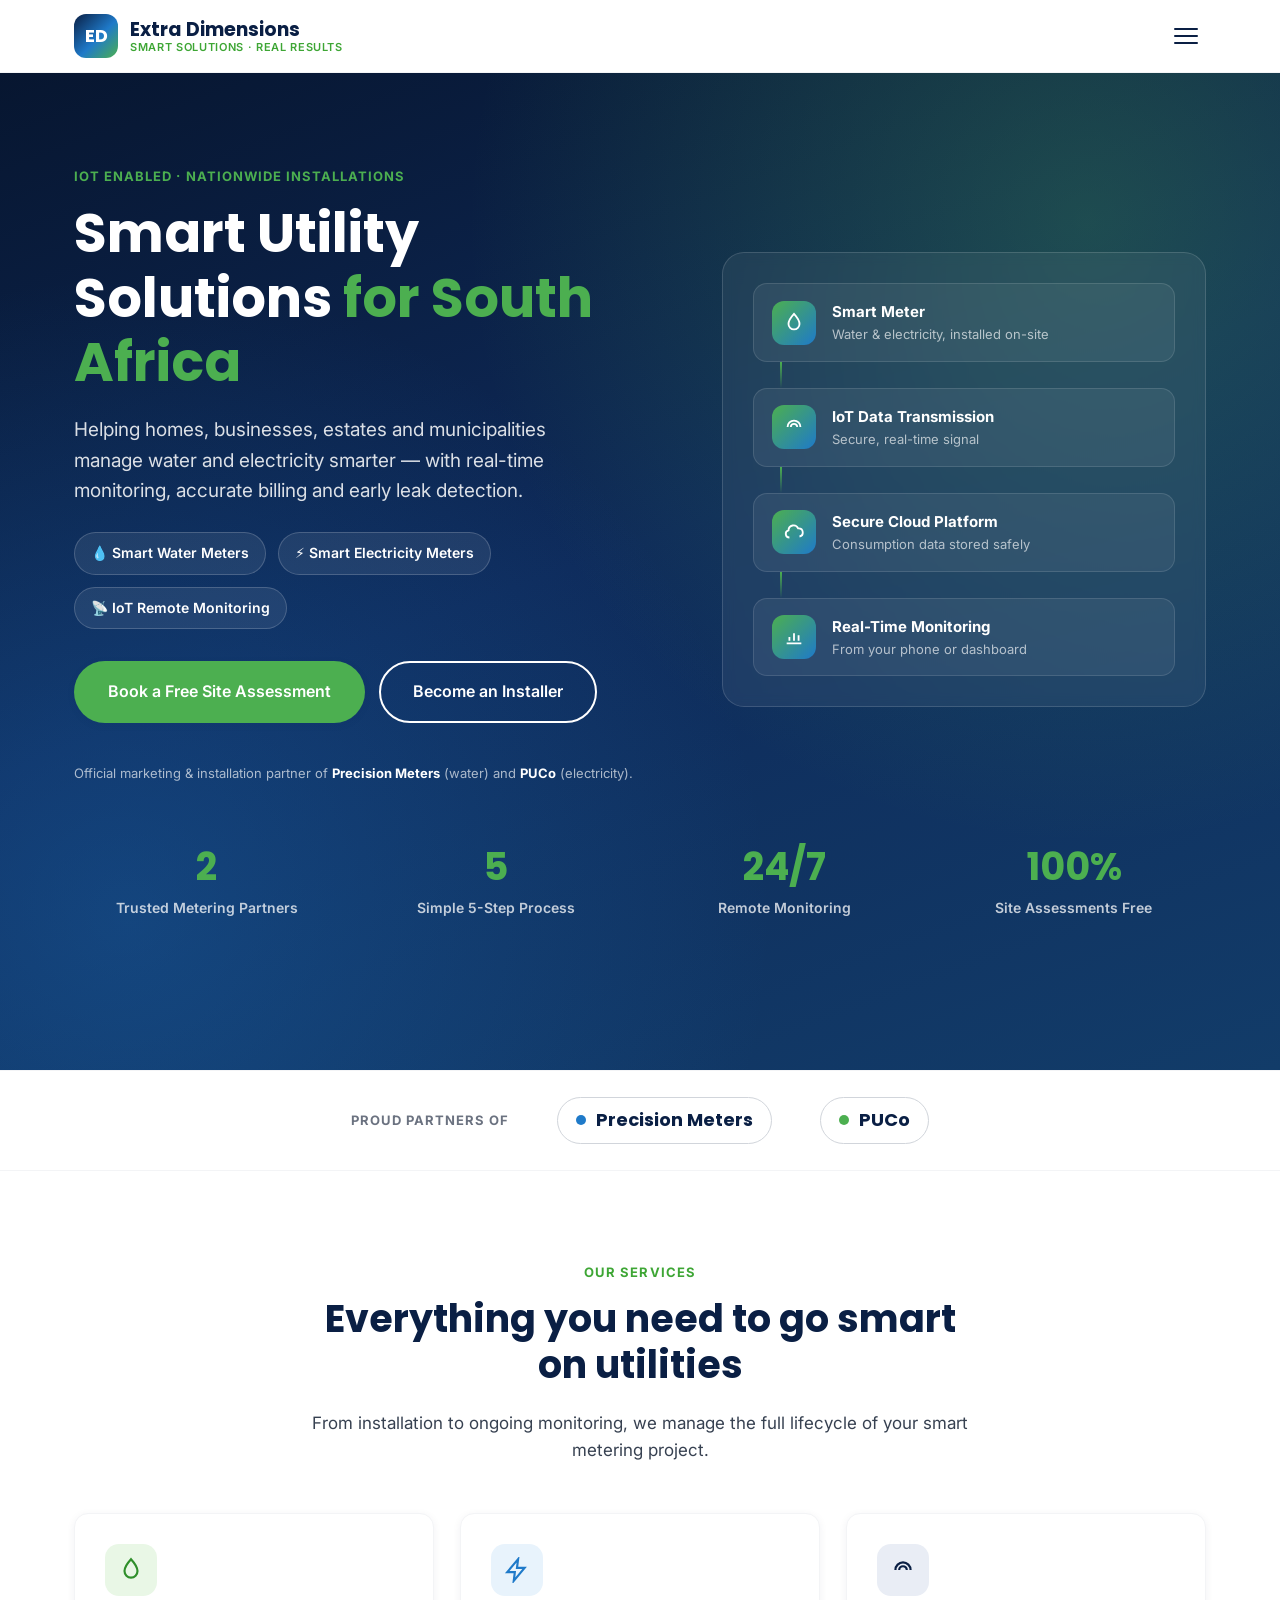
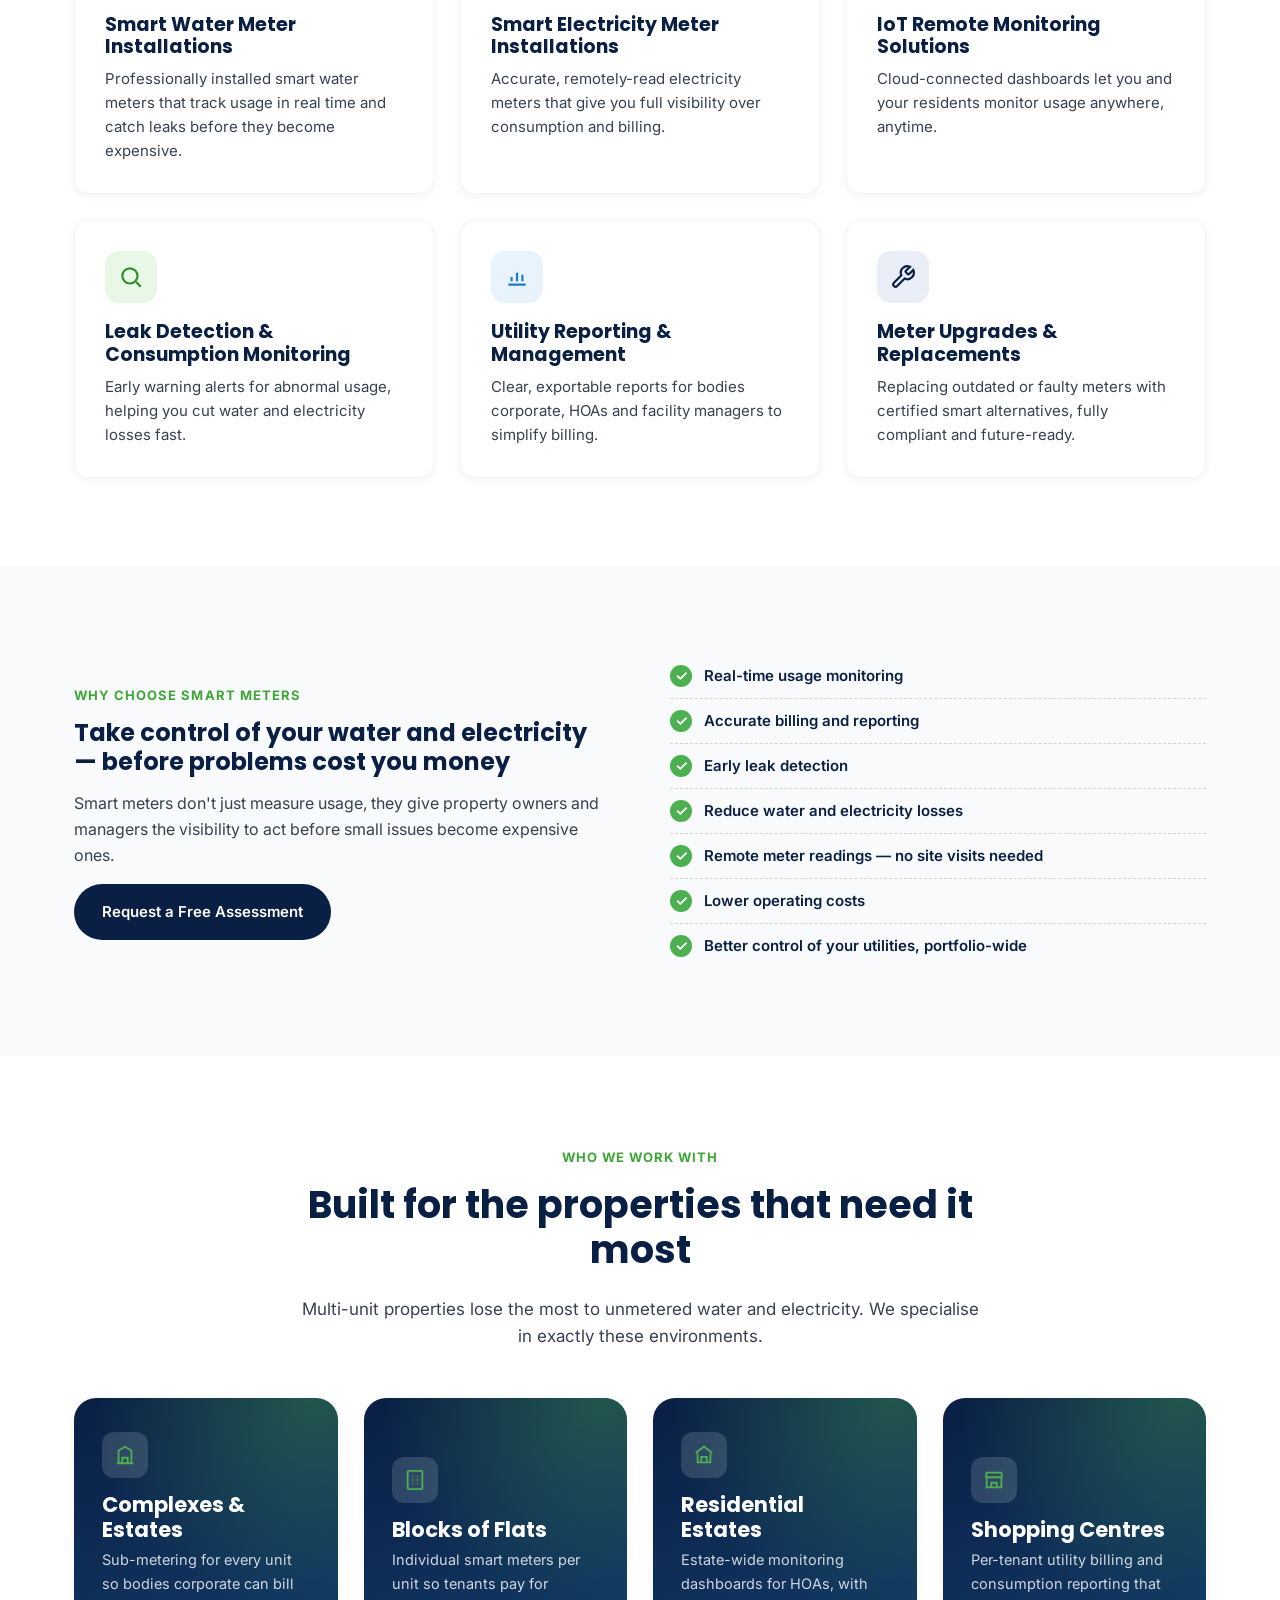
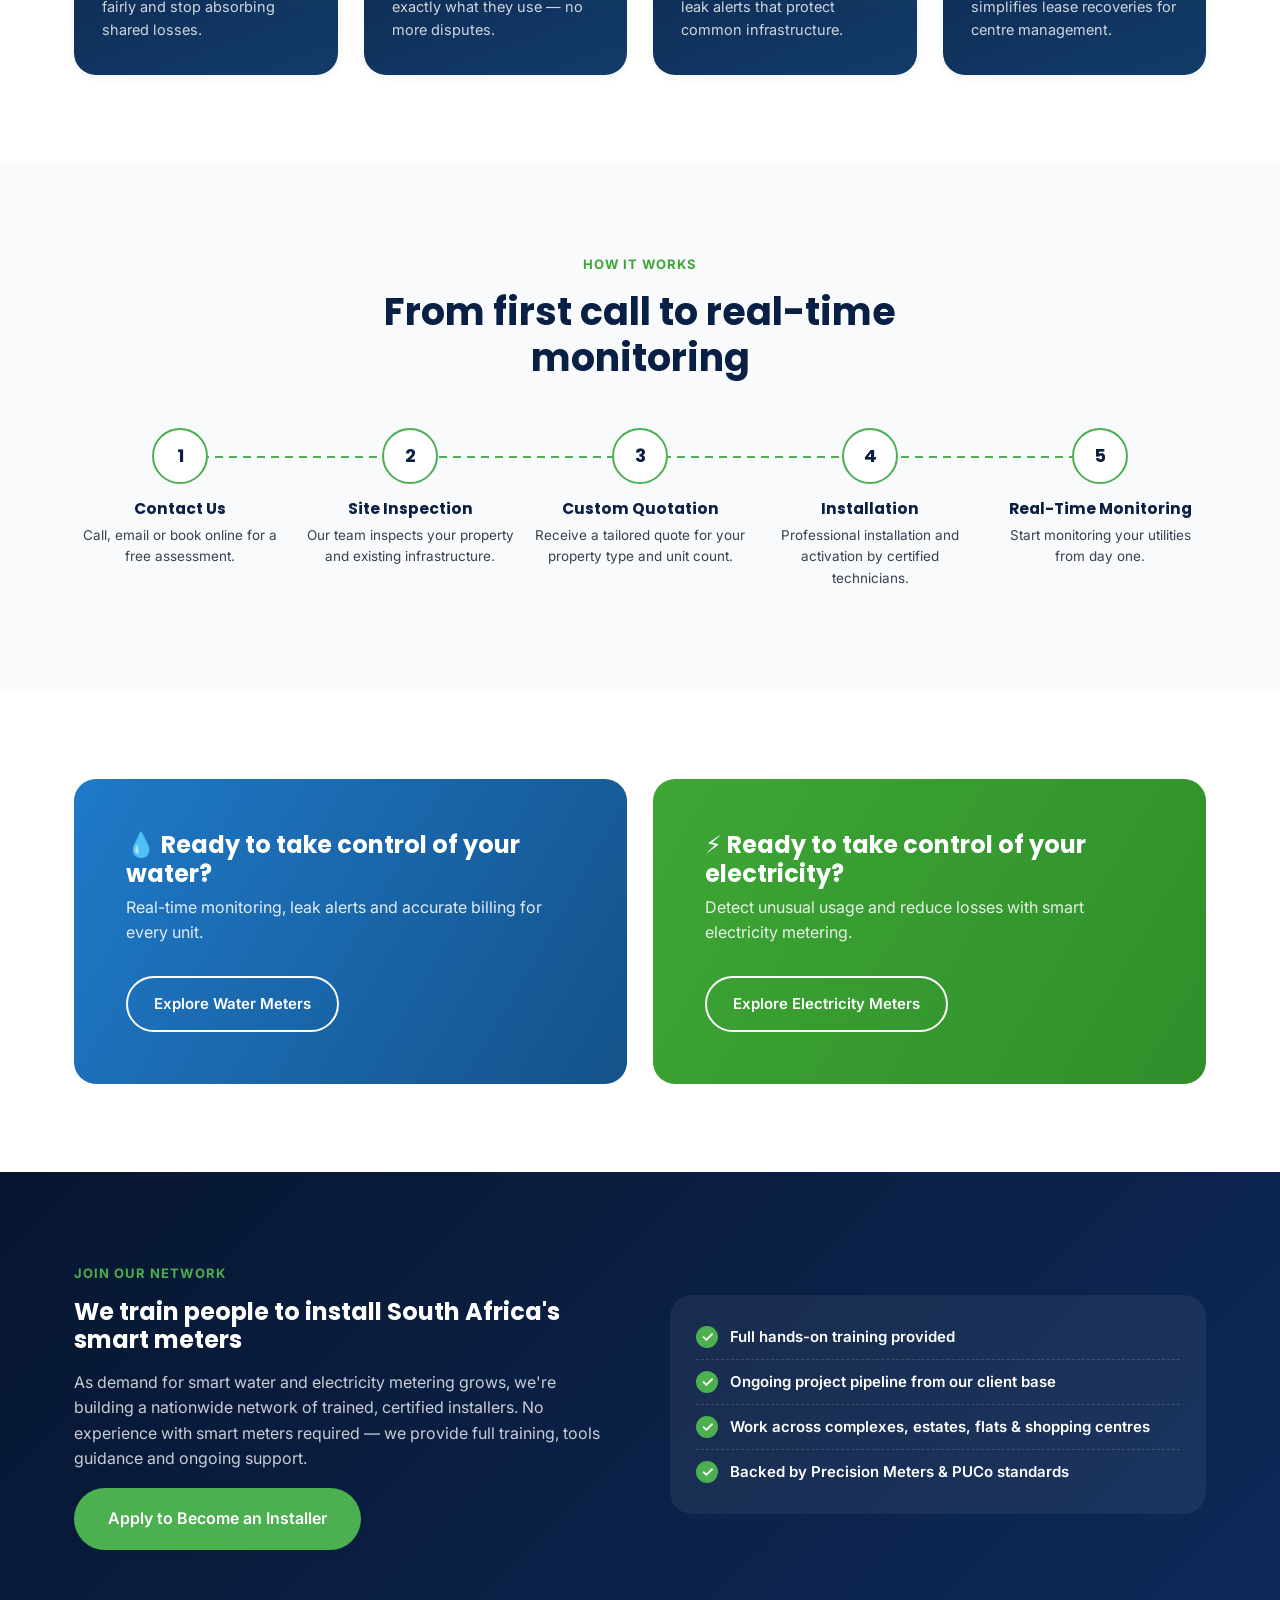
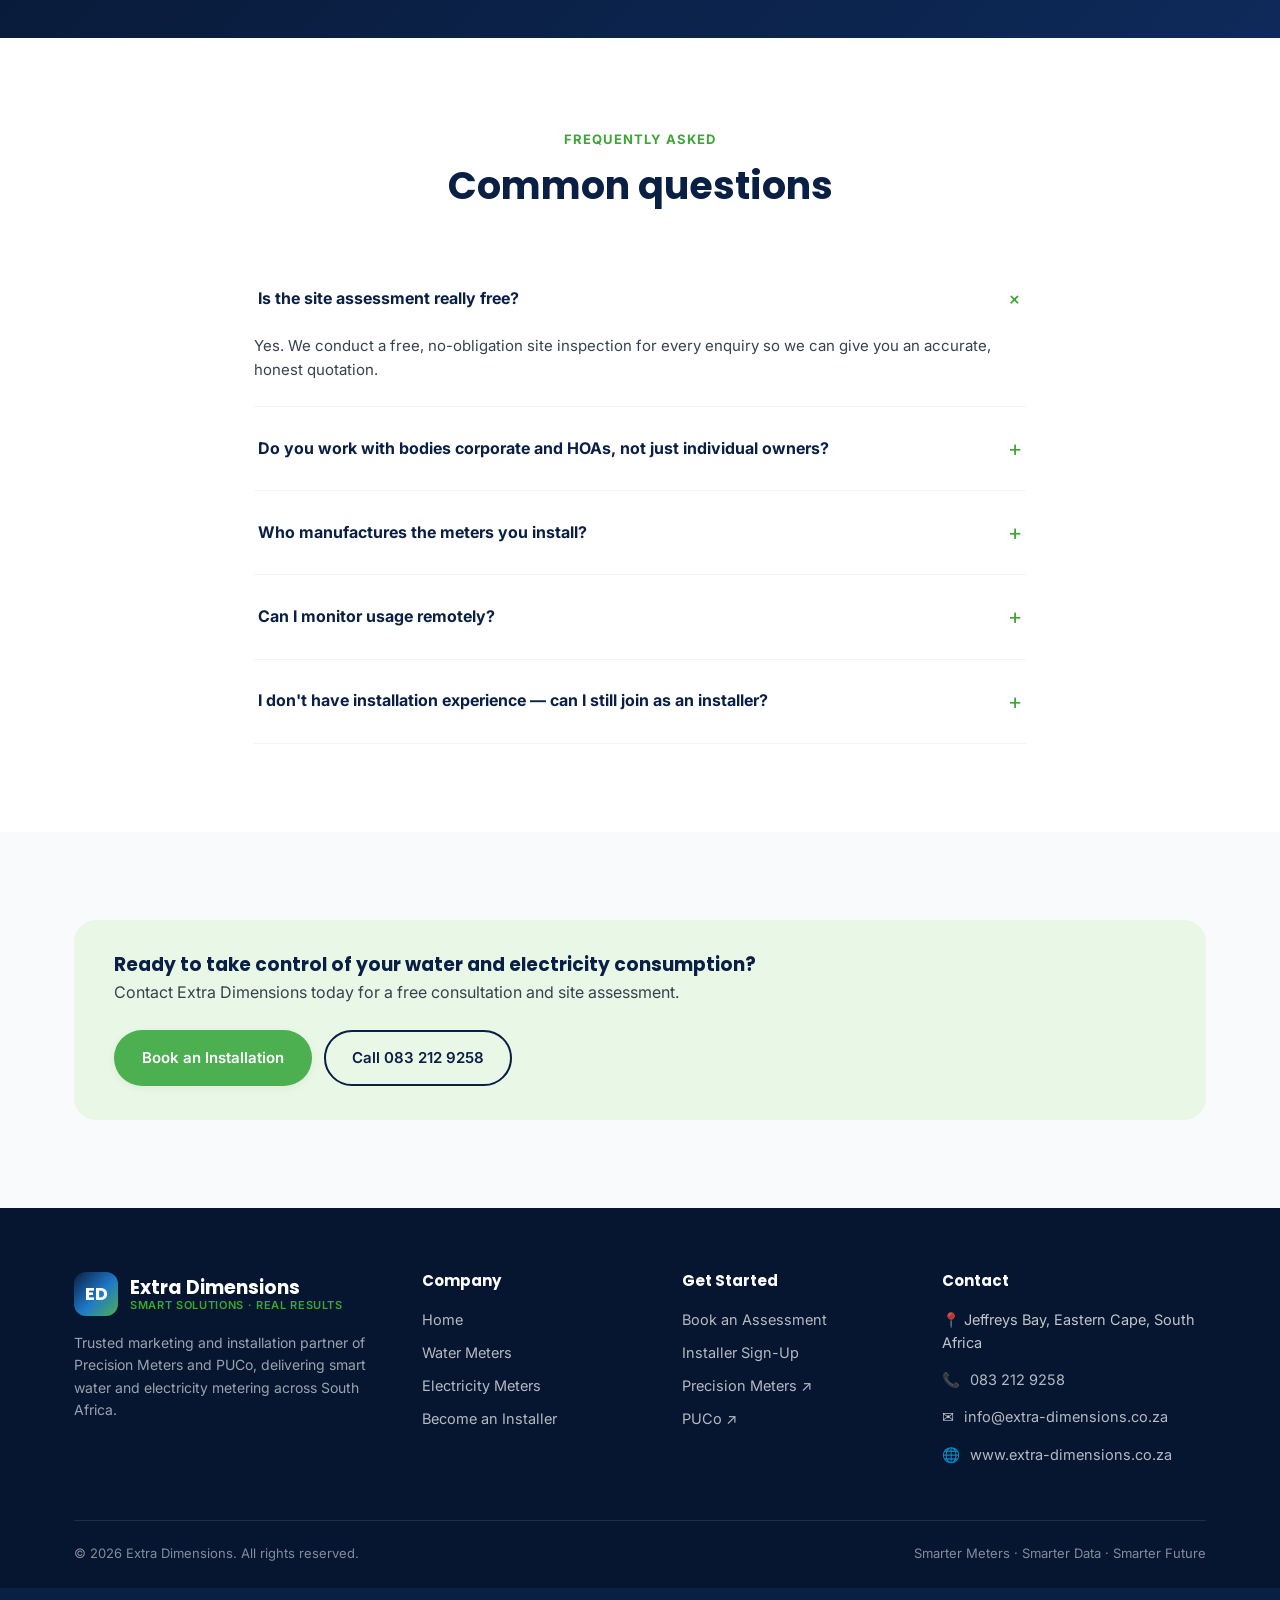
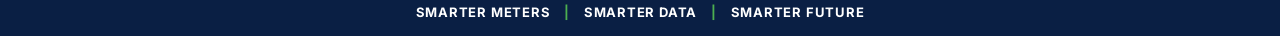
==== commit 0c39458e: "Link the original site to the new v2 redesign Adds a "New Site" nav badge across all six root pages " ====
--- a/index.html
+++ b/index.html
@@ -32,6 +32,7 @@
       <a href="become-a-partner.html">Become an Installer</a>
       <a href="signup.html">Book an Assessment</a>
       <a href="index.html#contact">Contact</a>
+      <a href="v2/index.html" class="nav-new">New Site</a>
     </nav>
     <div class="header-cta">
       <a href="tel:+27832129258" class="btn btn-outline-navy">083 212 9258</a>
--- a/css/style.css
+++ b/css/style.css
@@ -143,6 +143,11 @@
   padding: 6px 0; border-bottom: 2px solid transparent;
 }
 .nav-links a:hover, .nav-links a.active { color: var(--navy-800); border-color: var(--green-500); }
+.nav-links a.nav-new {
+  background: var(--green-500); color: var(--white); padding: 7px 16px; border-radius: 999px;
+  border-bottom: none; font-size: 13.5px;
+}
+.nav-links a.nav-new:hover { background: var(--green-600); color: var(--white); }
 .header-cta { display: flex; align-items: center; gap: 12px; }
 .nav-toggle {
   display: none; background: none; border: none; padding: 8px;
@@ -471,9 +476,9 @@
 .icon-sm { width: 20px; height: 20px; }
 
 /* ---------- Responsive ---------- */
-/* Header nav needs ~1160px of room for all links + phone + CTA button,
-   so it switches to the hamburger menu well before the layout breakpoints. */
-@media (max-width: 1160px) {
+/* Header nav needs ~1360px of room for all links + New Site badge + phone +
+   CTA button, so it switches to the hamburger menu well before the layout breakpoints. */
+@media (max-width: 1360px) {
   .nav-links, .header-cta { display: none; }
   .nav-toggle { display: block; }
   .site-header.open .nav-links {
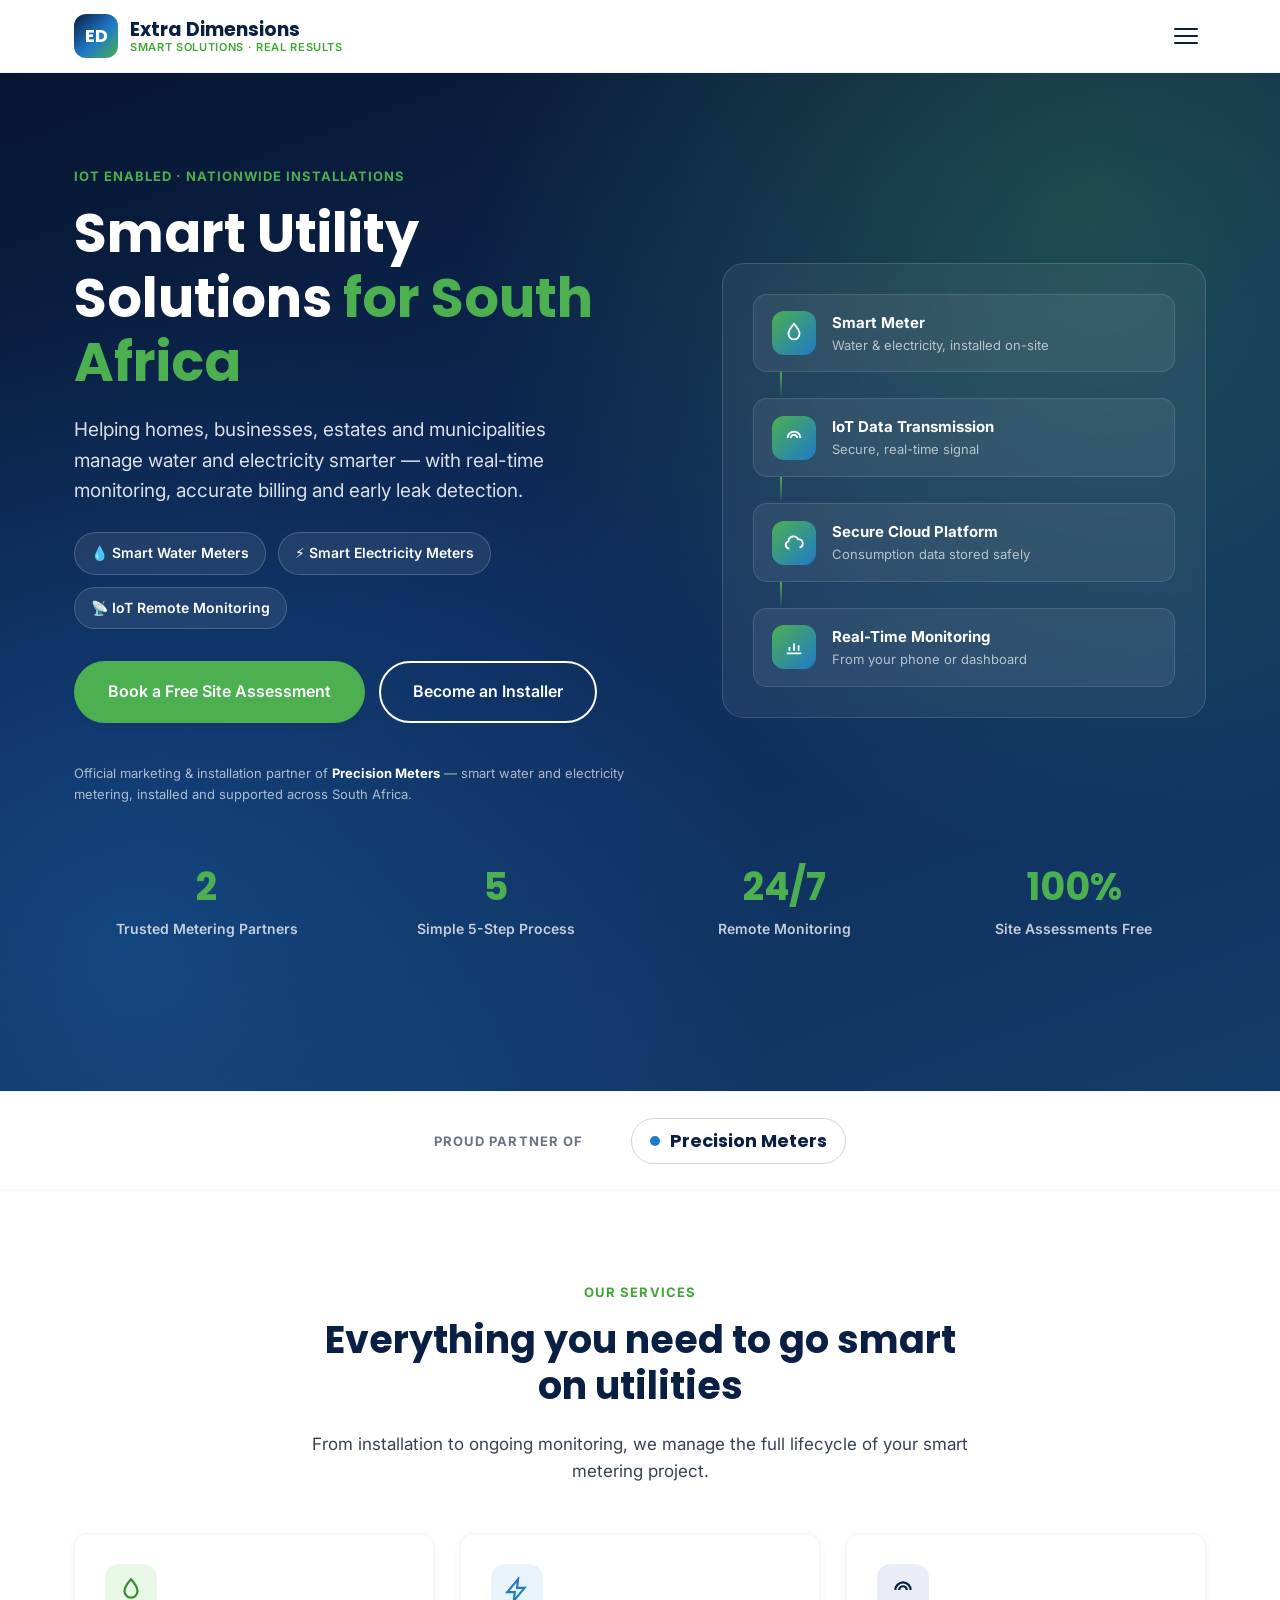
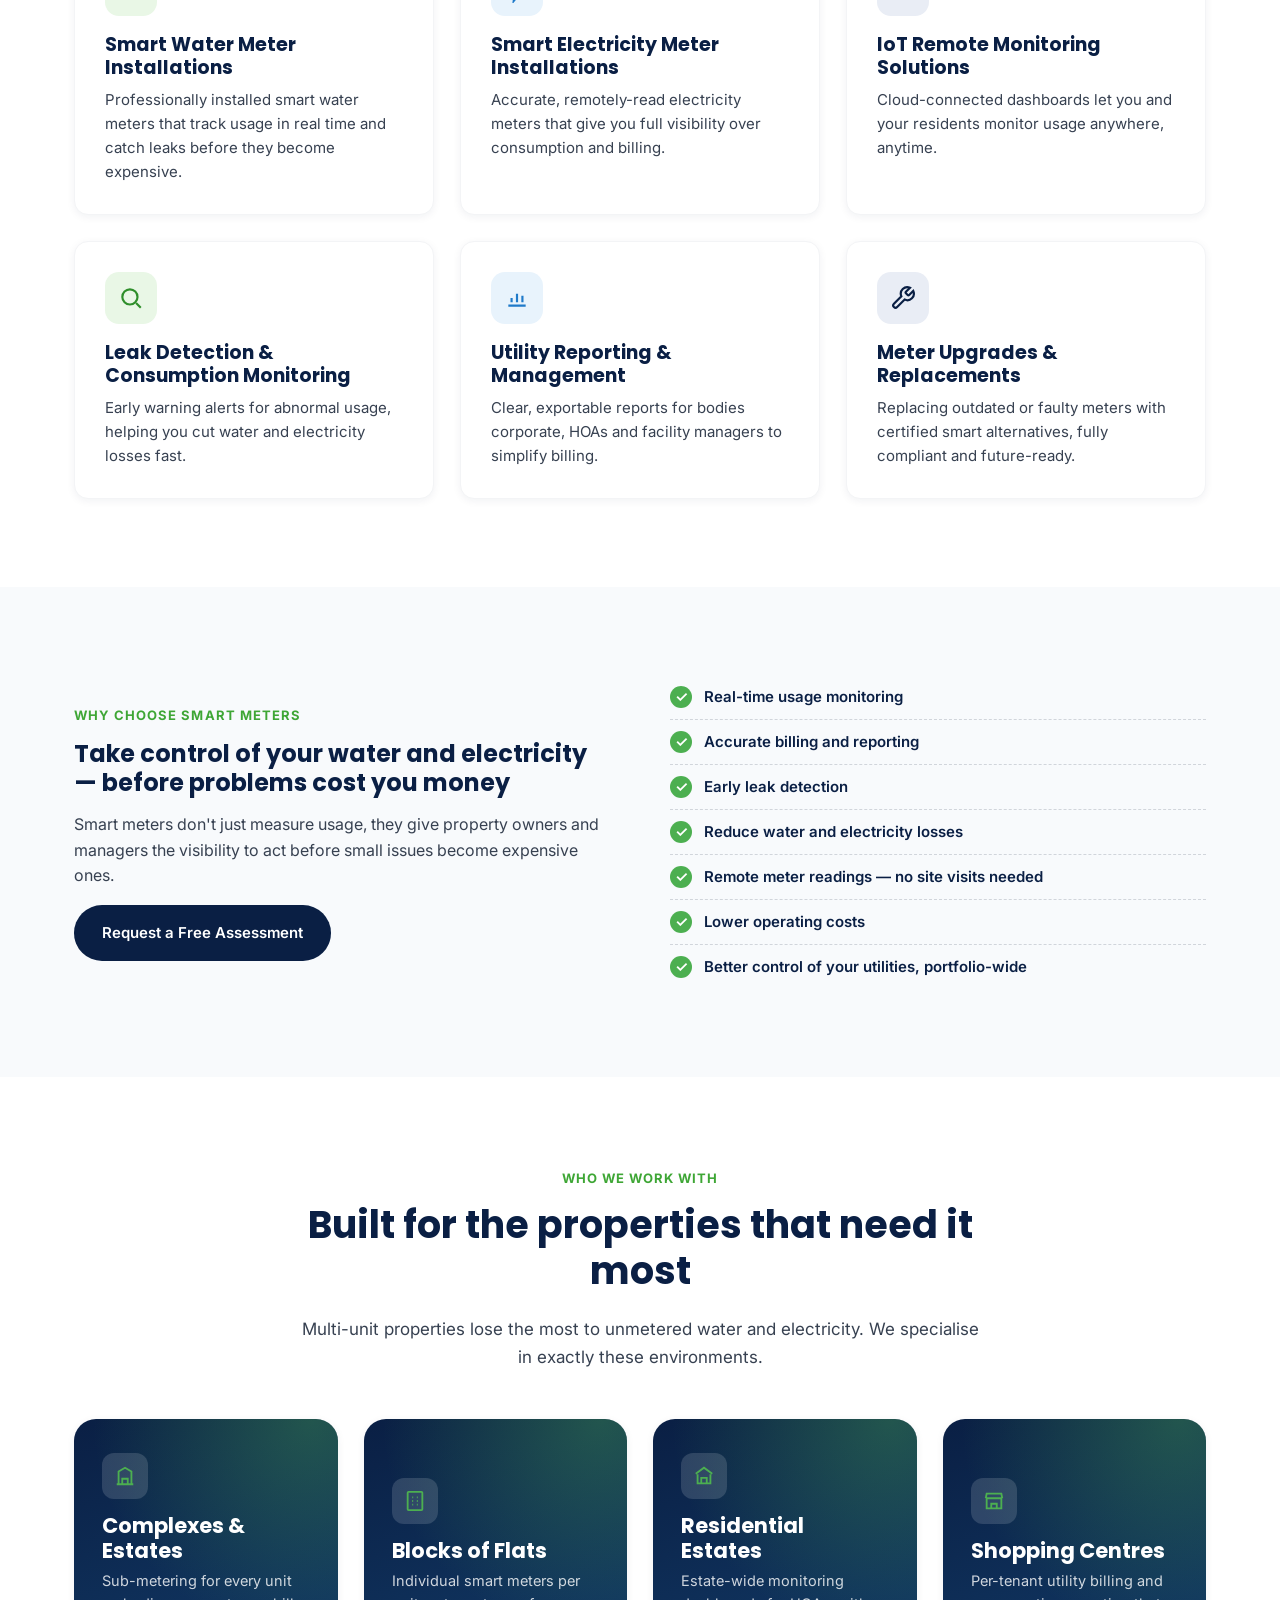
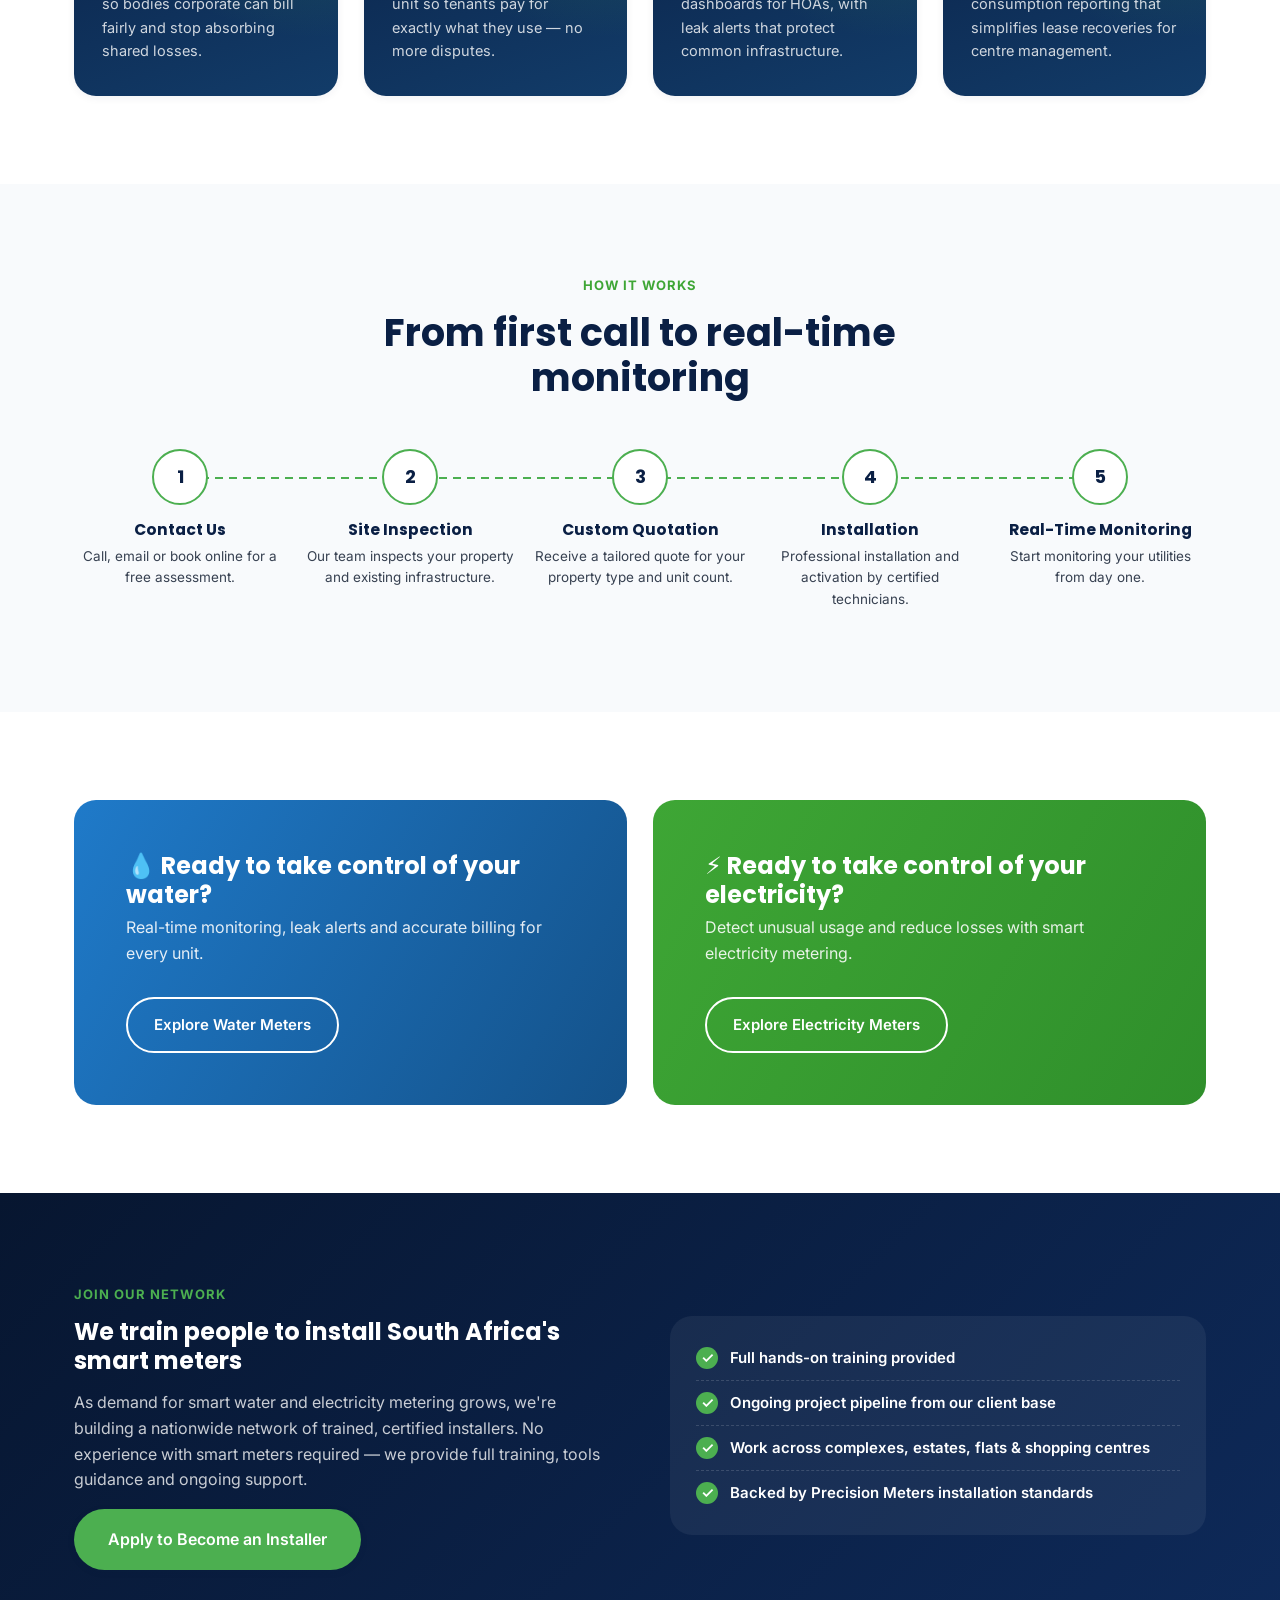
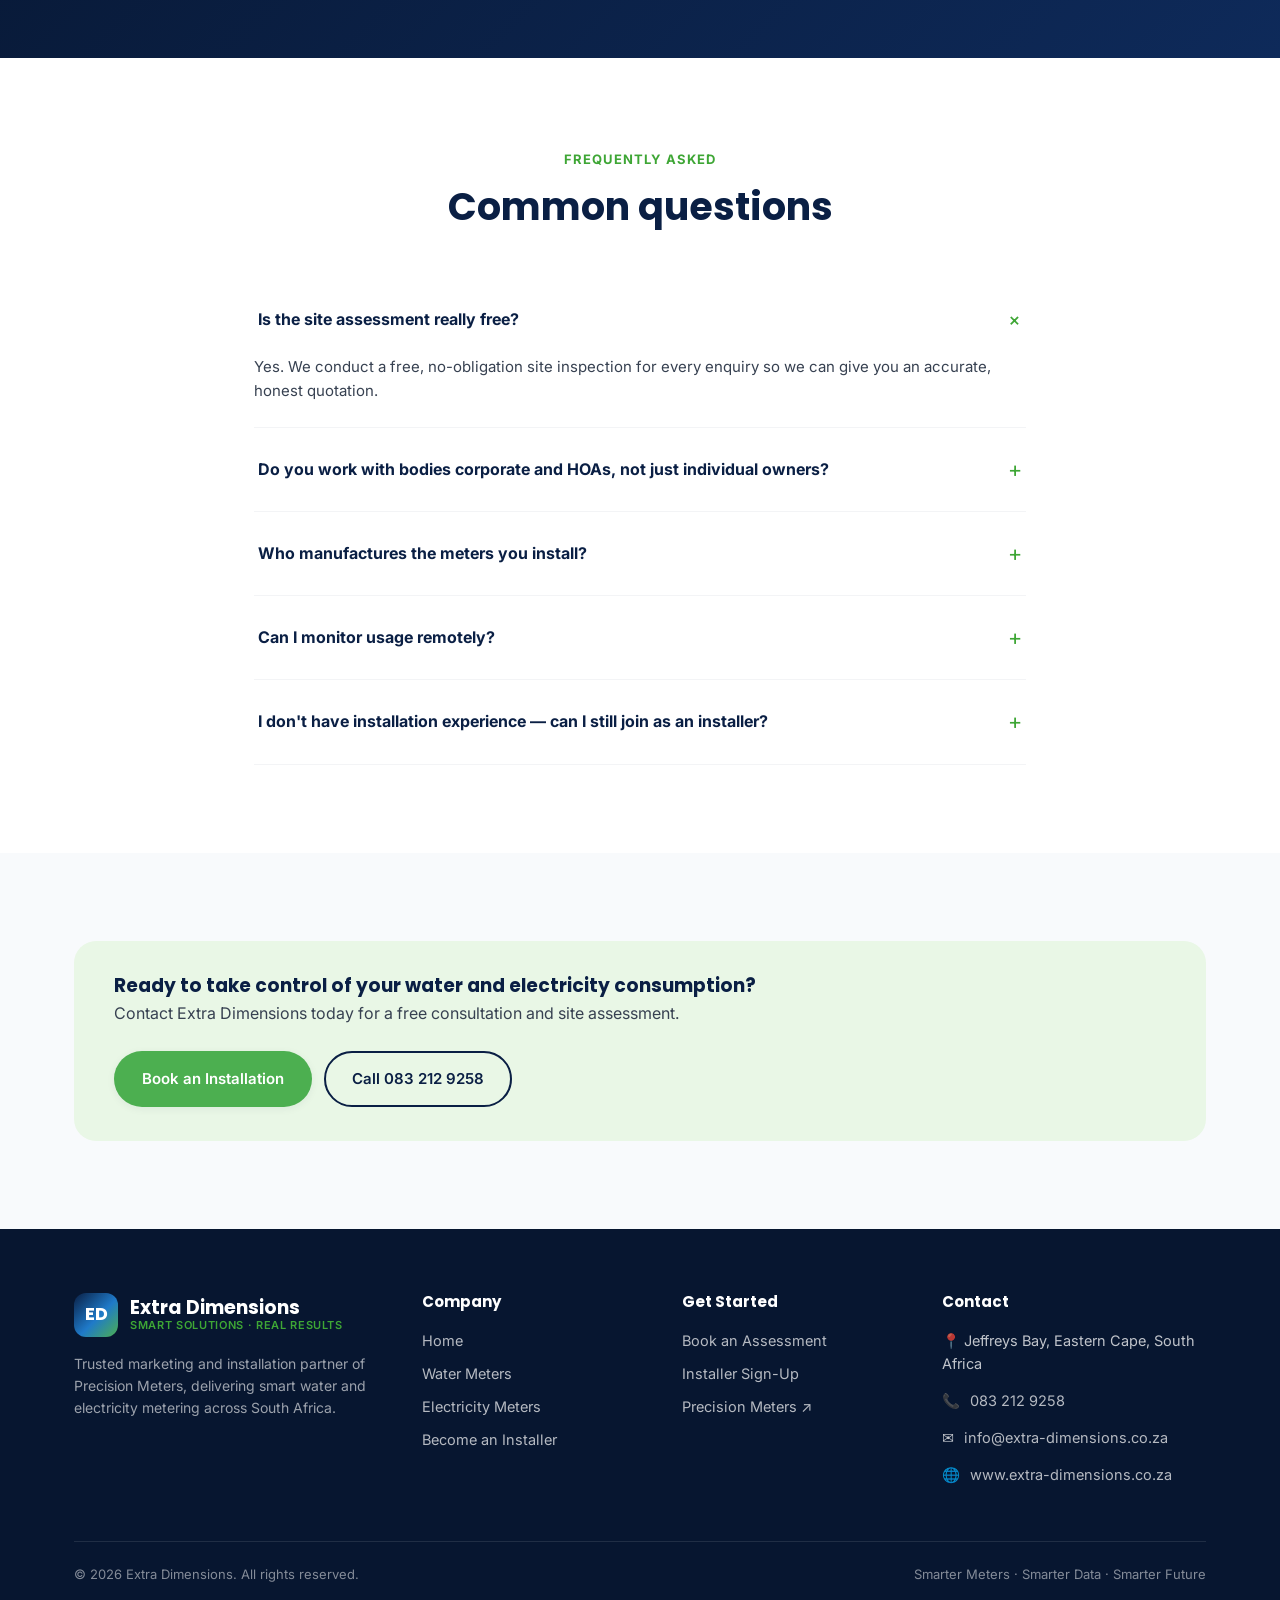
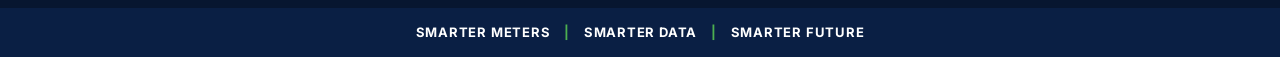
==== commit ee3cb88e: "Remove PUCo branding across both sites PUCo is no longer a partner. Removed their name, logo chip, a" ====
--- a/index.html
+++ b/index.html
@@ -4,7 +4,7 @@
 <meta charset="UTF-8">
 <meta name="viewport" content="width=device-width, initial-scale=1.0">
 <title>Extra Dimensions | Smart Water &amp; Electricity Meter Installations in South Africa</title>
-<meta name="description" content="Extra Dimensions installs smart water and electricity meters for complexes, estates, blocks of flats and shopping centres across South Africa. Official marketing &amp; installation partner of Precision Meters and PUCo.">
+<meta name="description" content="Extra Dimensions installs smart water and electricity meters for complexes, estates, blocks of flats and shopping centres across South Africa. Official marketing &amp; installation partner of Precision Meters.">
 <meta name="theme-color" content="#0a1f44">
 <link rel="icon" href="assets/favicon.svg" type="image/svg+xml">
 <link rel="preconnect" href="https://fonts.googleapis.com">
@@ -58,7 +58,7 @@
         <a href="signup.html" class="btn btn-primary btn-lg">Book a Free Site Assessment</a>
         <a href="become-a-partner.html" class="btn btn-outline btn-lg">Become an Installer</a>
       </div>
-      <p class="hero-partners">Official marketing &amp; installation partner of <strong>Precision Meters</strong> (water) and <strong>PUCo</strong> (electricity).</p>
+      <p class="hero-partners">Official marketing &amp; installation partner of <strong>Precision Meters</strong> — smart water and electricity metering, installed and supported across South Africa.</p>
     </div>
     <div class="hero-visual reveal">
       <div class="flow-diagram">
@@ -106,9 +106,8 @@
 <!-- PARTNER STRIP -->
 <section class="partner-strip">
   <div class="container partner-strip-inner">
-    <span class="lbl">Proud Partners Of</span>
+    <span class="lbl">Proud Partner Of</span>
     <a class="partner-logo-chip" href="https://www.precisionmeter.co.za" target="_blank" rel="noopener"><span class="dot" style="background:var(--blue-water)"></span>Precision Meters</a>
-    <a class="partner-logo-chip" href="https://www.puco.co.za" target="_blank" rel="noopener"><span class="dot" style="background:var(--green-500)"></span>PUCo</a>
   </div>
 </section>
 
@@ -262,7 +261,7 @@
       <li style="border-color:rgba(255,255,255,.15); color:#fff;"><span class="tick">✓</span> Full hands-on training provided</li>
       <li style="border-color:rgba(255,255,255,.15); color:#fff;"><span class="tick">✓</span> Ongoing project pipeline from our client base</li>
       <li style="border-color:rgba(255,255,255,.15); color:#fff;"><span class="tick">✓</span> Work across complexes, estates, flats &amp; shopping centres</li>
-      <li style="border-color:rgba(255,255,255,.15); color:#fff;"><span class="tick">✓</span> Backed by Precision Meters &amp; PUCo standards</li>
+      <li style="border-color:rgba(255,255,255,.15); color:#fff;"><span class="tick">✓</span> Backed by Precision Meters installation standards</li>
     </ul>
   </div>
 </section>
@@ -285,7 +284,7 @@
       </div>
       <div class="faq-item">
         <div class="faq-q">Who manufactures the meters you install?</div>
-        <div class="faq-a">We are the official marketing and installation partner of Precision Meters for smart water metering and PUCo for smart electricity metering.</div>
+        <div class="faq-a">We are the official marketing and installation partner of Precision Meters for smart water metering, and we install and support smart electricity meters to the same standard.</div>
       </div>
       <div class="faq-item">
         <div class="faq-q">Can I monitor usage remotely?</div>
@@ -323,7 +322,7 @@
           <div class="brand-mark">ED</div>
           <div class="brand-text"><div class="name" style="color:#fff;">Extra Dimensions</div><div class="tag">Smart Solutions · Real Results</div></div>
         </div>
-        <p>Trusted marketing and installation partner of Precision Meters and PUCo, delivering smart water and electricity metering across South Africa.</p>
+        <p>Trusted marketing and installation partner of Precision Meters, delivering smart water and electricity metering across South Africa.</p>
       </div>
       <div>
         <h4>Company</h4>
@@ -337,7 +336,6 @@
         <a href="signup.html">Book an Assessment</a>
         <a href="become-a-partner.html">Installer Sign-Up</a>
         <a href="https://www.precisionmeter.co.za" target="_blank" rel="noopener">Precision Meters ↗</a>
-        <a href="https://www.puco.co.za" target="_blank" rel="noopener">PUCo ↗</a>
       </div>
       <div>
         <h4>Contact</h4>
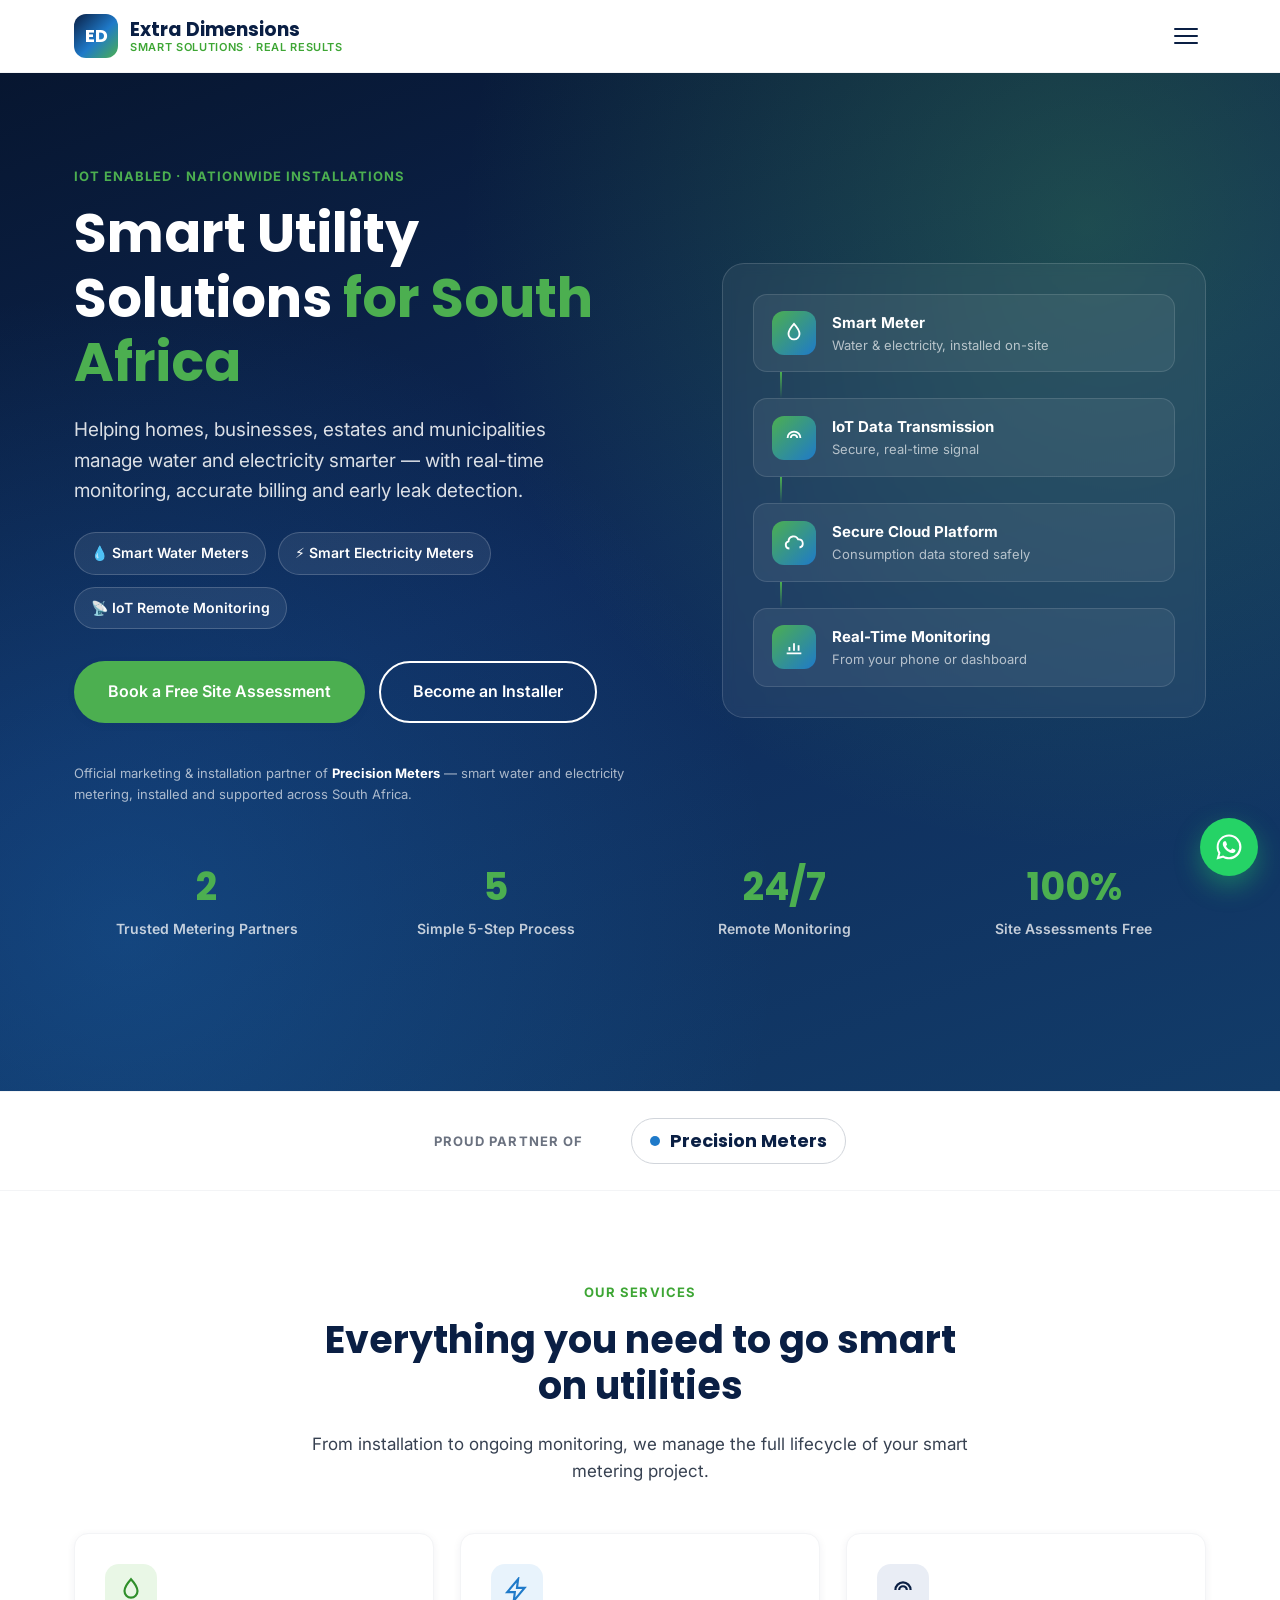
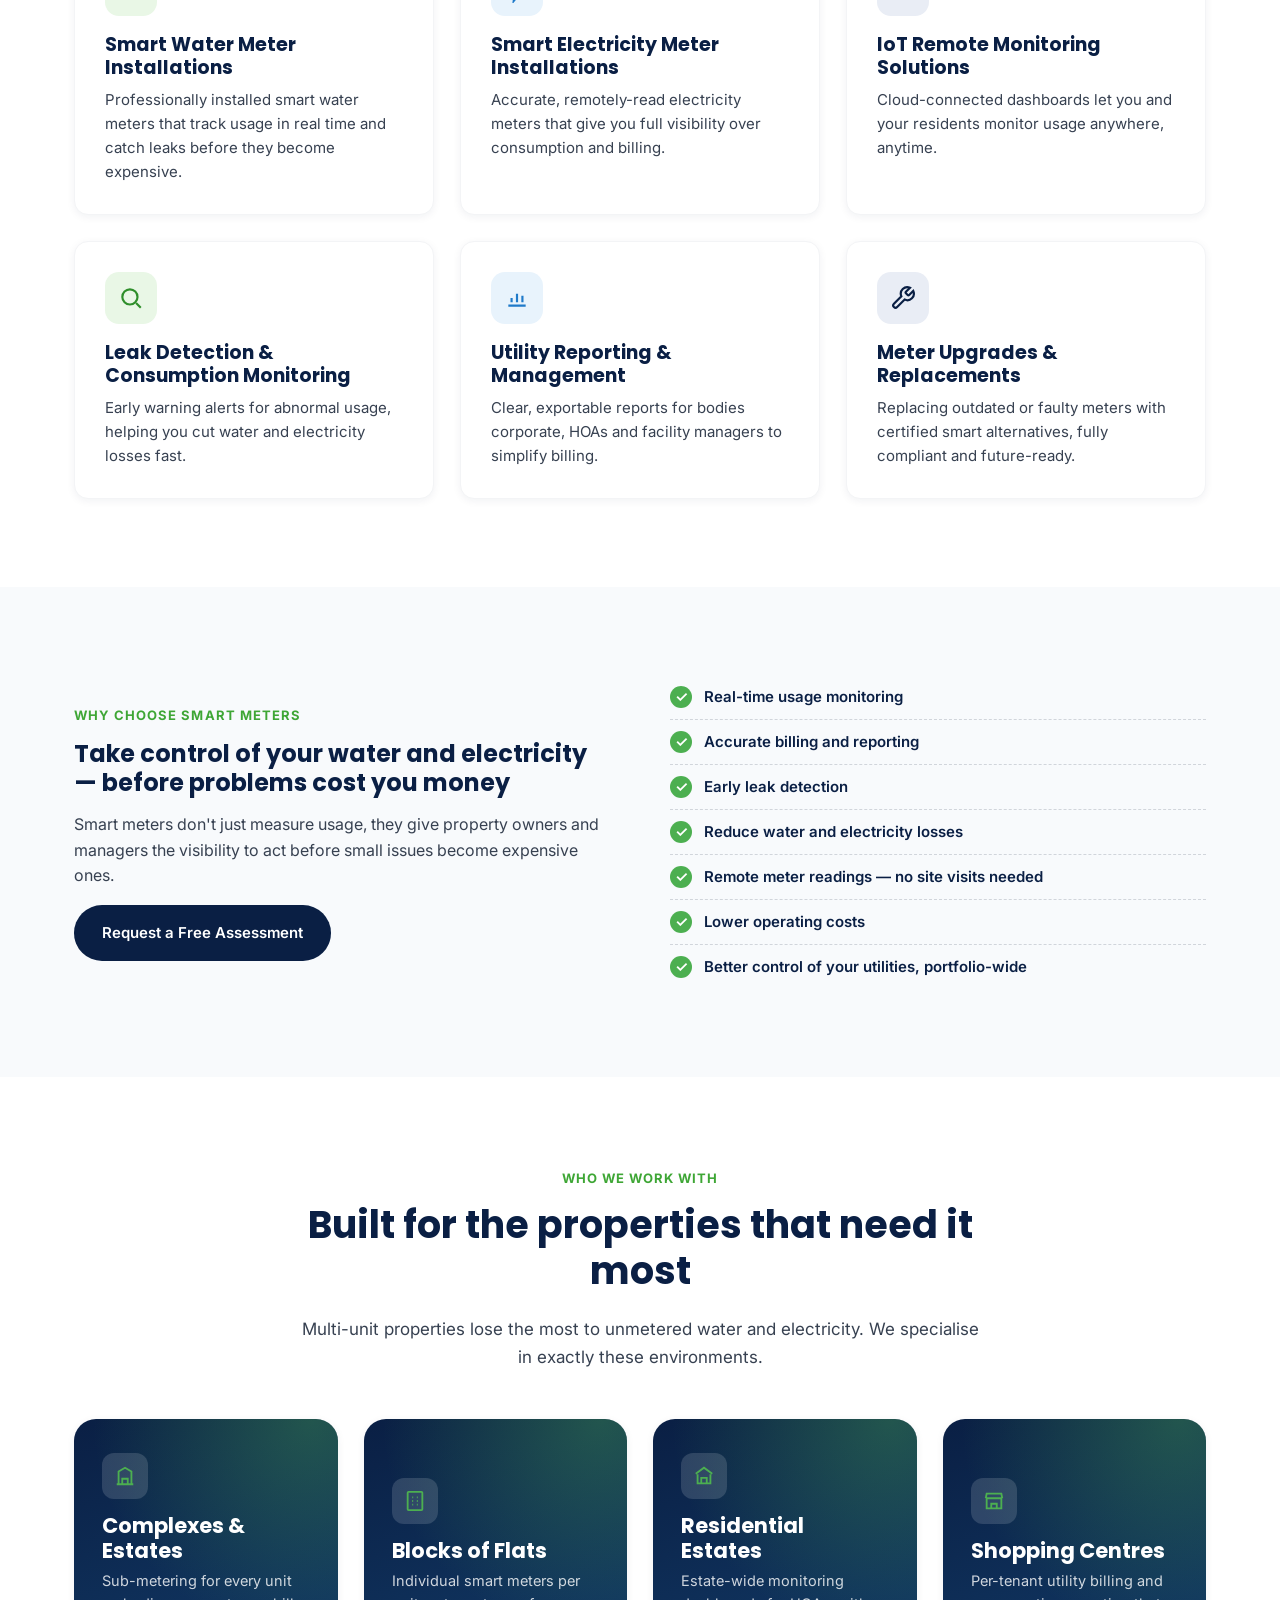
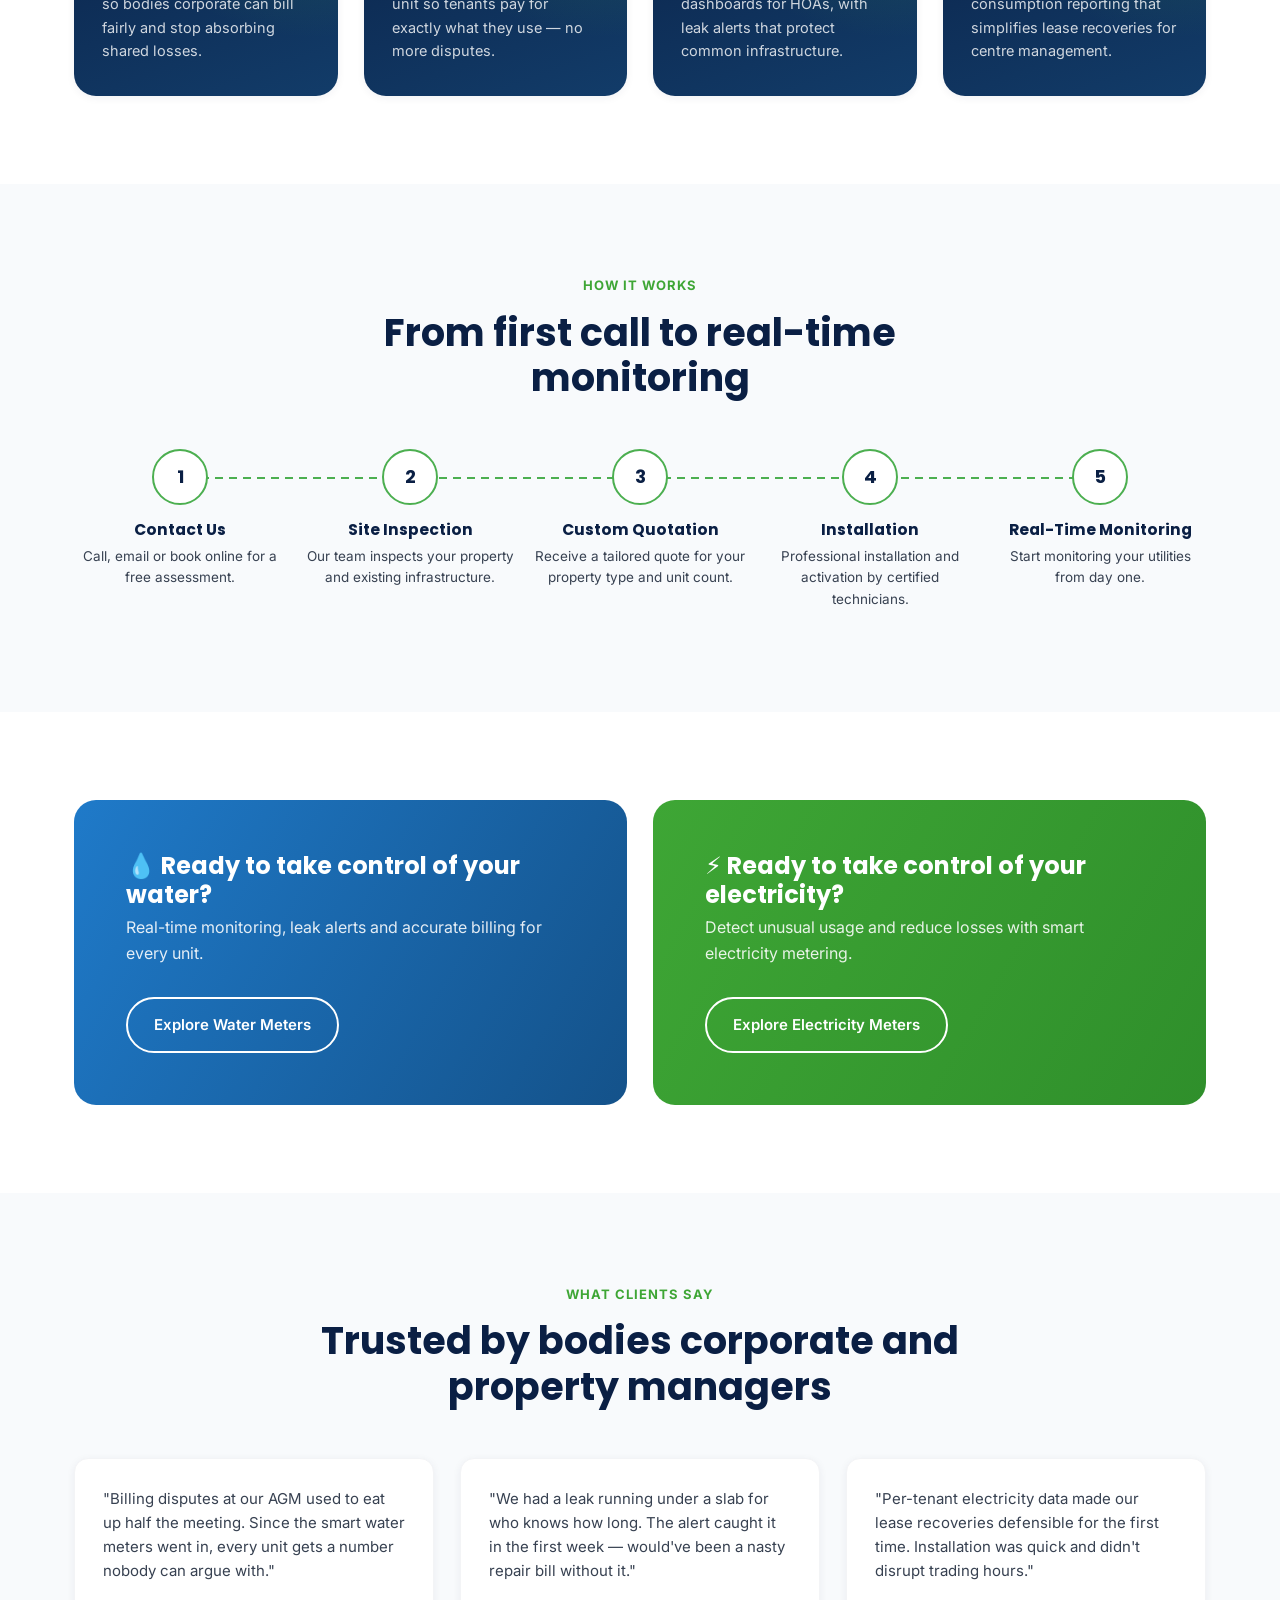
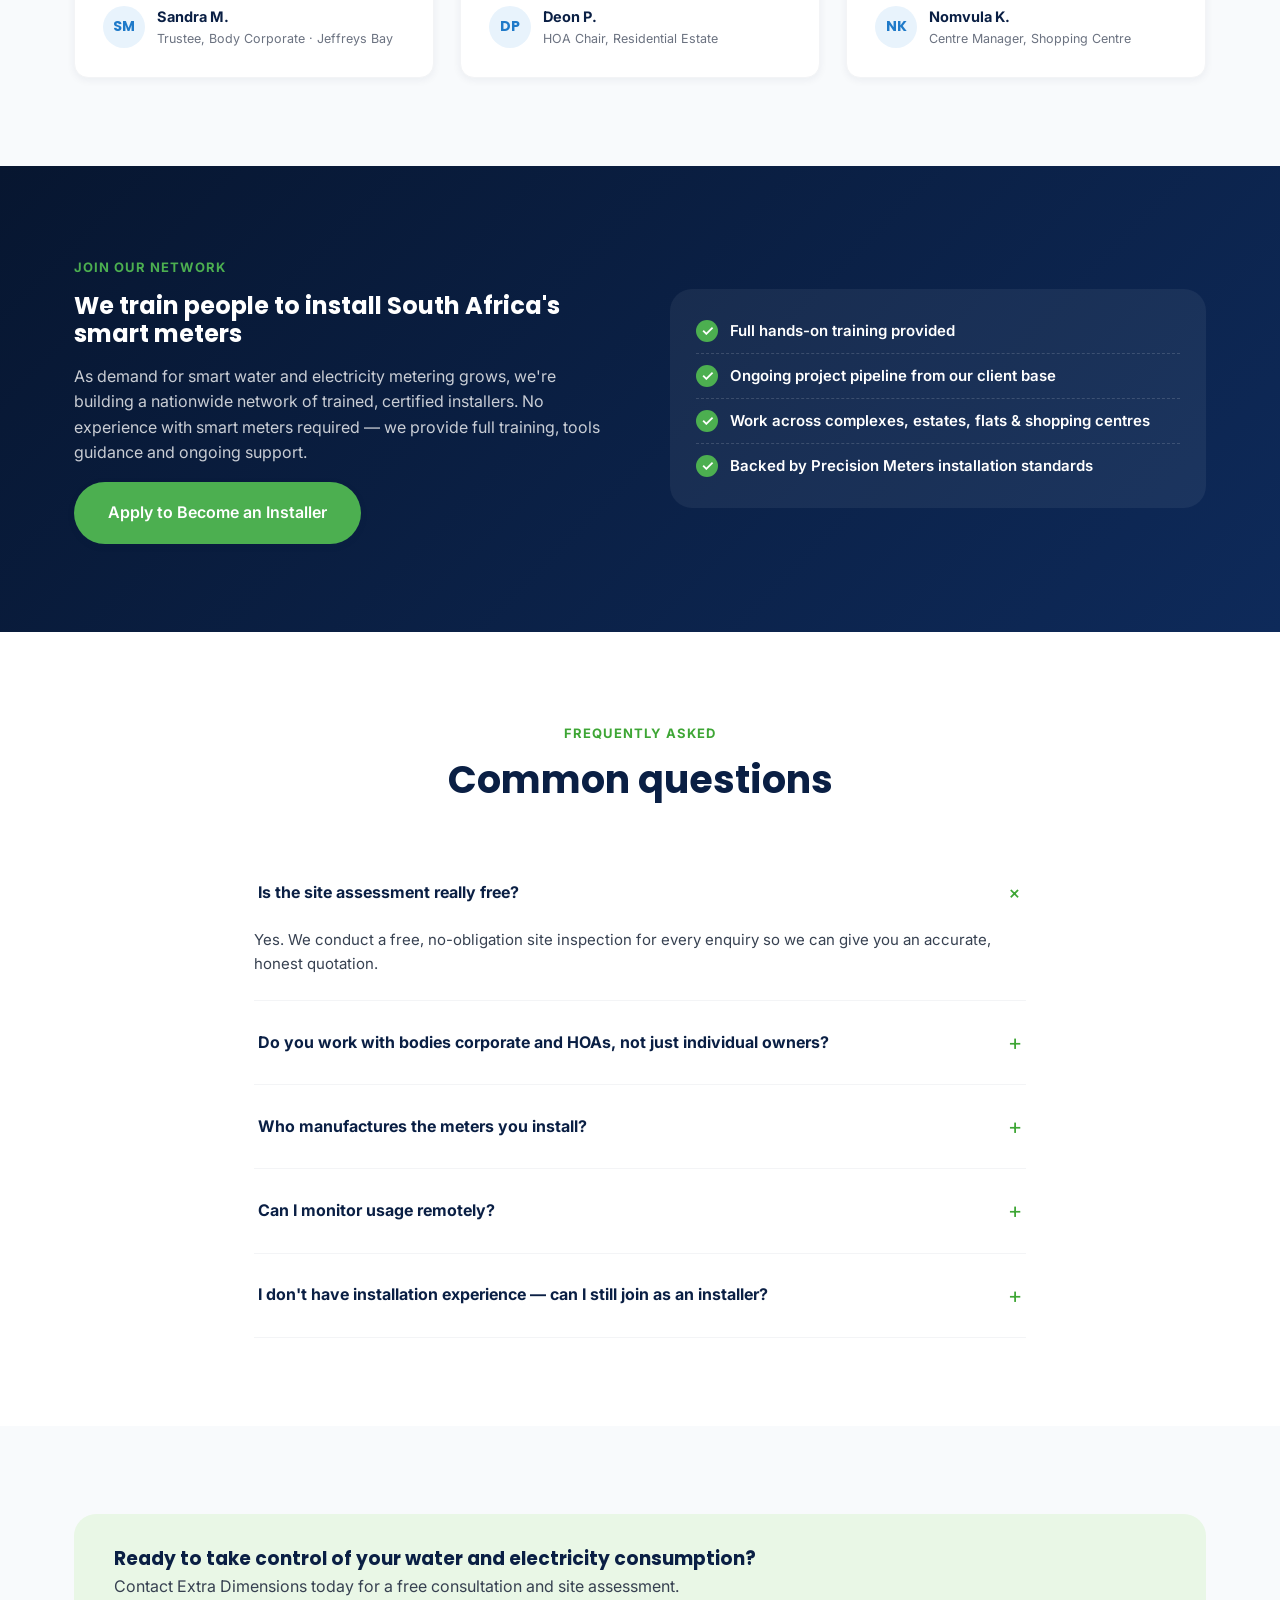
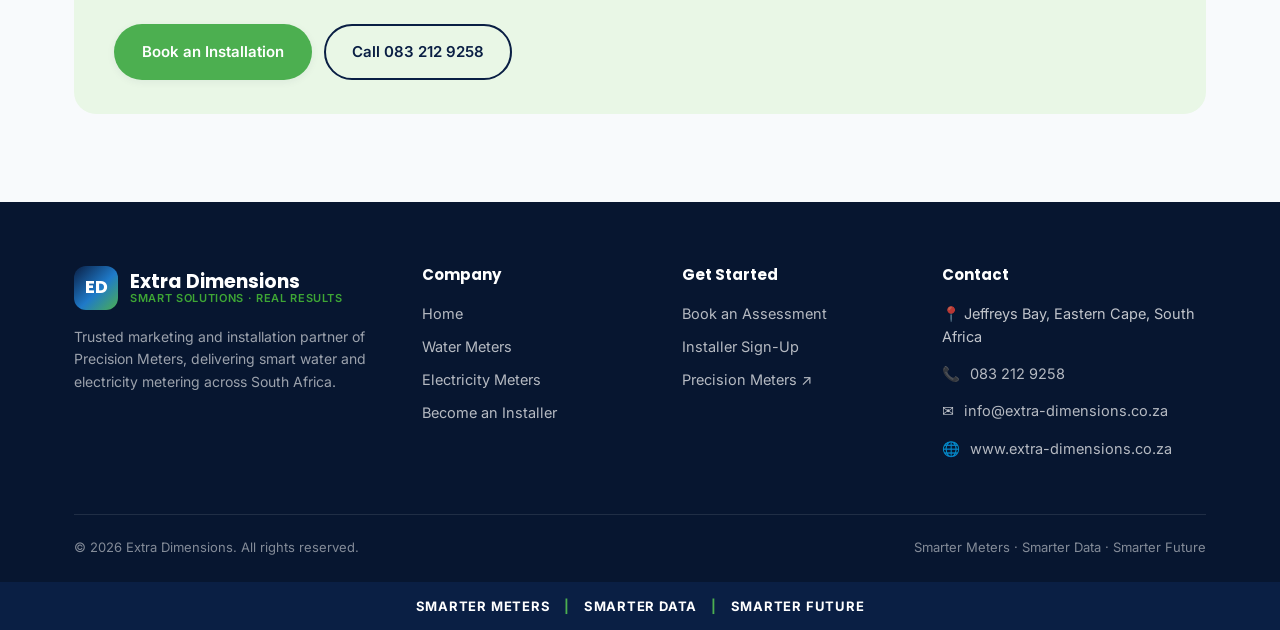
==== commit ab364cfd: "Add WhatsApp chat, SEO basics, testimonials, and a savings calculator - Floating WhatsApp click-to-c" ====
--- a/index.html
+++ b/index.html
@@ -13,6 +13,26 @@
 <meta property="og:title" content="Extra Dimensions | Smart Utility Solutions for South Africa">
 <meta property="og:description" content="Smart water &amp; electricity meter installations, IoT remote monitoring and leak detection for complexes, estates, flats and shopping centres.">
 <meta property="og:type" content="website">
+<link rel="canonical" href="https://www.extra-dimensions.co.za/">
+<script type="application/ld+json">
+{
+  "@context": "https://schema.org",
+  "@type": "LocalBusiness",
+  "name": "Extra Dimensions",
+  "description": "Smart water and electricity meter installation for complexes, estates, blocks of flats and shopping centres across South Africa.",
+  "url": "https://www.extra-dimensions.co.za/",
+  "telephone": "+27832129258",
+  "email": "info@extra-dimensions.co.za",
+  "address": {
+    "@type": "PostalAddress",
+    "addressLocality": "Jeffreys Bay",
+    "addressRegion": "Eastern Cape",
+    "addressCountry": "ZA"
+  },
+  "areaServed": "ZA",
+  "sameAs": ["https://www.precisionmeter.co.za"]
+}
+</script>
 </head>
 <body>
 
@@ -248,6 +268,41 @@
   </div>
 </section>
 
+<!-- TESTIMONIALS
+     Placeholder quotes — mocked up pending real client testimonials.
+     Swap in genuine reviews before sharing this site widely. -->
+<section class="section section-alt">
+  <div class="container">
+    <div class="section-head reveal">
+      <div class="eyebrow">What Clients Say</div>
+      <h2>Trusted by bodies corporate and property managers</h2>
+    </div>
+    <div class="grid grid-3 reveal">
+      <div class="testimonial-card">
+        <p class="quote">"Billing disputes at our AGM used to eat up half the meeting. Since the smart water meters went in, every unit gets a number nobody can argue with."</p>
+        <div class="testimonial-author">
+          <div class="avatar">SM</div>
+          <div><div class="t-name">Sandra M.</div><div class="t-role">Trustee, Body Corporate · Jeffreys Bay</div></div>
+        </div>
+      </div>
+      <div class="testimonial-card">
+        <p class="quote">"We had a leak running under a slab for who knows how long. The alert caught it in the first week — would've been a nasty repair bill without it."</p>
+        <div class="testimonial-author">
+          <div class="avatar">DP</div>
+          <div><div class="t-name">Deon P.</div><div class="t-role">HOA Chair, Residential Estate</div></div>
+        </div>
+      </div>
+      <div class="testimonial-card">
+        <p class="quote">"Per-tenant electricity data made our lease recoveries defensible for the first time. Installation was quick and didn't disrupt trading hours."</p>
+        <div class="testimonial-author">
+          <div class="avatar">NK</div>
+          <div><div class="t-name">Nomvula K.</div><div class="t-role">Centre Manager, Shopping Centre</div></div>
+        </div>
+      </div>
+    </div>
+  </div>
+</section>
+
 <!-- BECOME AN INSTALLER TEASER -->
 <section class="section-navy section">
   <div class="container two-col">
@@ -358,6 +413,11 @@
   <a href="signup.html" class="btn btn-primary btn-block">Get a Quote</a>
 </div>
 
+<a class="whatsapp-fab" href="https://wa.me/27832129258?text=Hi%20Extra%20Dimensions%2C%20I%27d%20like%20to%20find%20out%20more%20about%20smart%20meter%20installation." target="_blank" rel="noopener" aria-label="Chat with us on WhatsApp">
+  <span class="wa-tip">Chat on WhatsApp</span>
+  <svg viewBox="0 0 24 24" fill="#fff"><path d="M12.04 2C6.58 2 2.13 6.45 2.13 11.91c0 1.75.46 3.48 1.32 5L2 22l5.25-1.38c1.45.79 3.08 1.21 4.79 1.21h.01c5.46 0 9.91-4.45 9.91-9.91 0-2.65-1.03-5.14-2.9-7.01A9.87 9.87 0 0 0 12.04 2zm0 18.15h-.01c-1.5 0-2.98-.4-4.27-1.16l-.31-.18-3.12.82.83-3.04-.2-.31a8.2 8.2 0 0 1-1.26-4.4c0-4.54 3.7-8.24 8.25-8.24 2.2 0 4.27.86 5.83 2.42a8.18 8.18 0 0 1 2.41 5.83c0 4.55-3.7 8.26-8.15 8.26zm4.52-6.16c-.25-.12-1.47-.72-1.69-.81-.23-.08-.39-.12-.56.13-.17.24-.64.81-.78.97-.15.17-.29.19-.54.06-.25-.12-1.03-.38-1.97-1.21-.73-.65-1.22-1.45-1.36-1.7-.14-.24-.01-.37.11-.5.11-.11.25-.29.37-.43.12-.15.16-.25.25-.41.08-.17.04-.31-.02-.44-.06-.12-.56-1.34-.76-1.84-.2-.48-.4-.42-.56-.42-.14-.01-.31-.01-.47-.01-.17 0-.44.06-.67.31-.23.24-.87.85-.87 2.08 0 1.22.89 2.41 1.02 2.58.12.17 1.75 2.68 4.25 3.75.59.26 1.06.41 1.42.52.6.19 1.14.16 1.57.1.48-.07 1.47-.6 1.68-1.18.21-.58.21-1.08.15-1.18-.06-.1-.23-.16-.48-.28z"/></svg>
+</a>
+
 <script src="js/main.js"></script>
 </body>
 </html>
--- a/css/style.css
+++ b/css/style.css
@@ -263,6 +263,22 @@
 .card-icon.blue { background: var(--blue-water-light); color: var(--blue-water); }
 .card-icon.navy { background: #e9edf5; color: var(--navy-800); }
 .card h3 { font-size: 19px; margin-bottom: 8px; }
+
+/* ---------- Testimonials ---------- */
+.testimonial-card {
+  background: var(--white); border: 1px solid var(--gray-100); border-radius: var(--radius-md);
+  padding: 28px; box-shadow: var(--shadow-sm); display: flex; flex-direction: column;
+}
+.testimonial-card .quote { font-size: 15px; color: var(--gray-700); margin-bottom: 22px; flex-grow: 1; }
+.testimonial-author { display: flex; align-items: center; gap: 12px; }
+.testimonial-author .avatar {
+  width: 42px; height: 42px; border-radius: 50%; flex-shrink: 0;
+  background: var(--blue-water-light); color: var(--blue-water);
+  display: flex; align-items: center; justify-content: center;
+  font-family: var(--font-head); font-weight: 700; font-size: 14px;
+}
+.testimonial-author .t-name { font-weight: 700; font-size: 14.5px; color: var(--navy-800); }
+.testimonial-author .t-role { font-size: 12.5px; color: var(--gray-500); margin-top: 1px; }
 .card p { font-size: 15px; margin-bottom: 0; }
 
 .check-list li {
@@ -438,6 +454,29 @@
   position: fixed; bottom: 0; left: 0; right: 0; z-index: 90;
   background: var(--white); border-top: 1px solid var(--gray-300); box-shadow: 0 -6px 20px rgba(0,0,0,.08);
   padding: 12px 16px; display: none; gap: 10px;
+}
+
+/* ---------- WhatsApp floating button ---------- */
+.whatsapp-fab {
+  position: fixed; right: 22px; bottom: 24px; z-index: 95;
+  width: 58px; height: 58px; border-radius: 50%; background: #25d366;
+  display: flex; align-items: center; justify-content: center;
+  box-shadow: 0 10px 26px rgba(37,211,102,.4);
+  transition: transform .2s ease, box-shadow .2s ease;
+}
+.whatsapp-fab:hover { transform: translateY(-3px) scale(1.05); box-shadow: 0 14px 32px rgba(37,211,102,.5); }
+.whatsapp-fab svg { width: 30px; height: 30px; }
+.whatsapp-fab .wa-tip {
+  position: absolute; right: 68px; top: 50%; transform: translateY(-50%);
+  background: var(--navy-900); color: var(--white); font-size: 13px; font-weight: 600;
+  padding: 8px 13px; border-radius: 8px; white-space: nowrap; opacity: 0; pointer-events: none;
+  transition: opacity .2s ease;
+}
+.whatsapp-fab:hover .wa-tip, .whatsapp-fab:focus-visible .wa-tip { opacity: 1; }
+@media (max-width: 720px) {
+  .whatsapp-fab { bottom: 88px; width: 52px; height: 52px; right: 16px; }
+  .whatsapp-fab svg { width: 27px; height: 27px; }
+  .whatsapp-fab .wa-tip { display: none; }
 }
 
 /* ---------- Reveal animation ----------
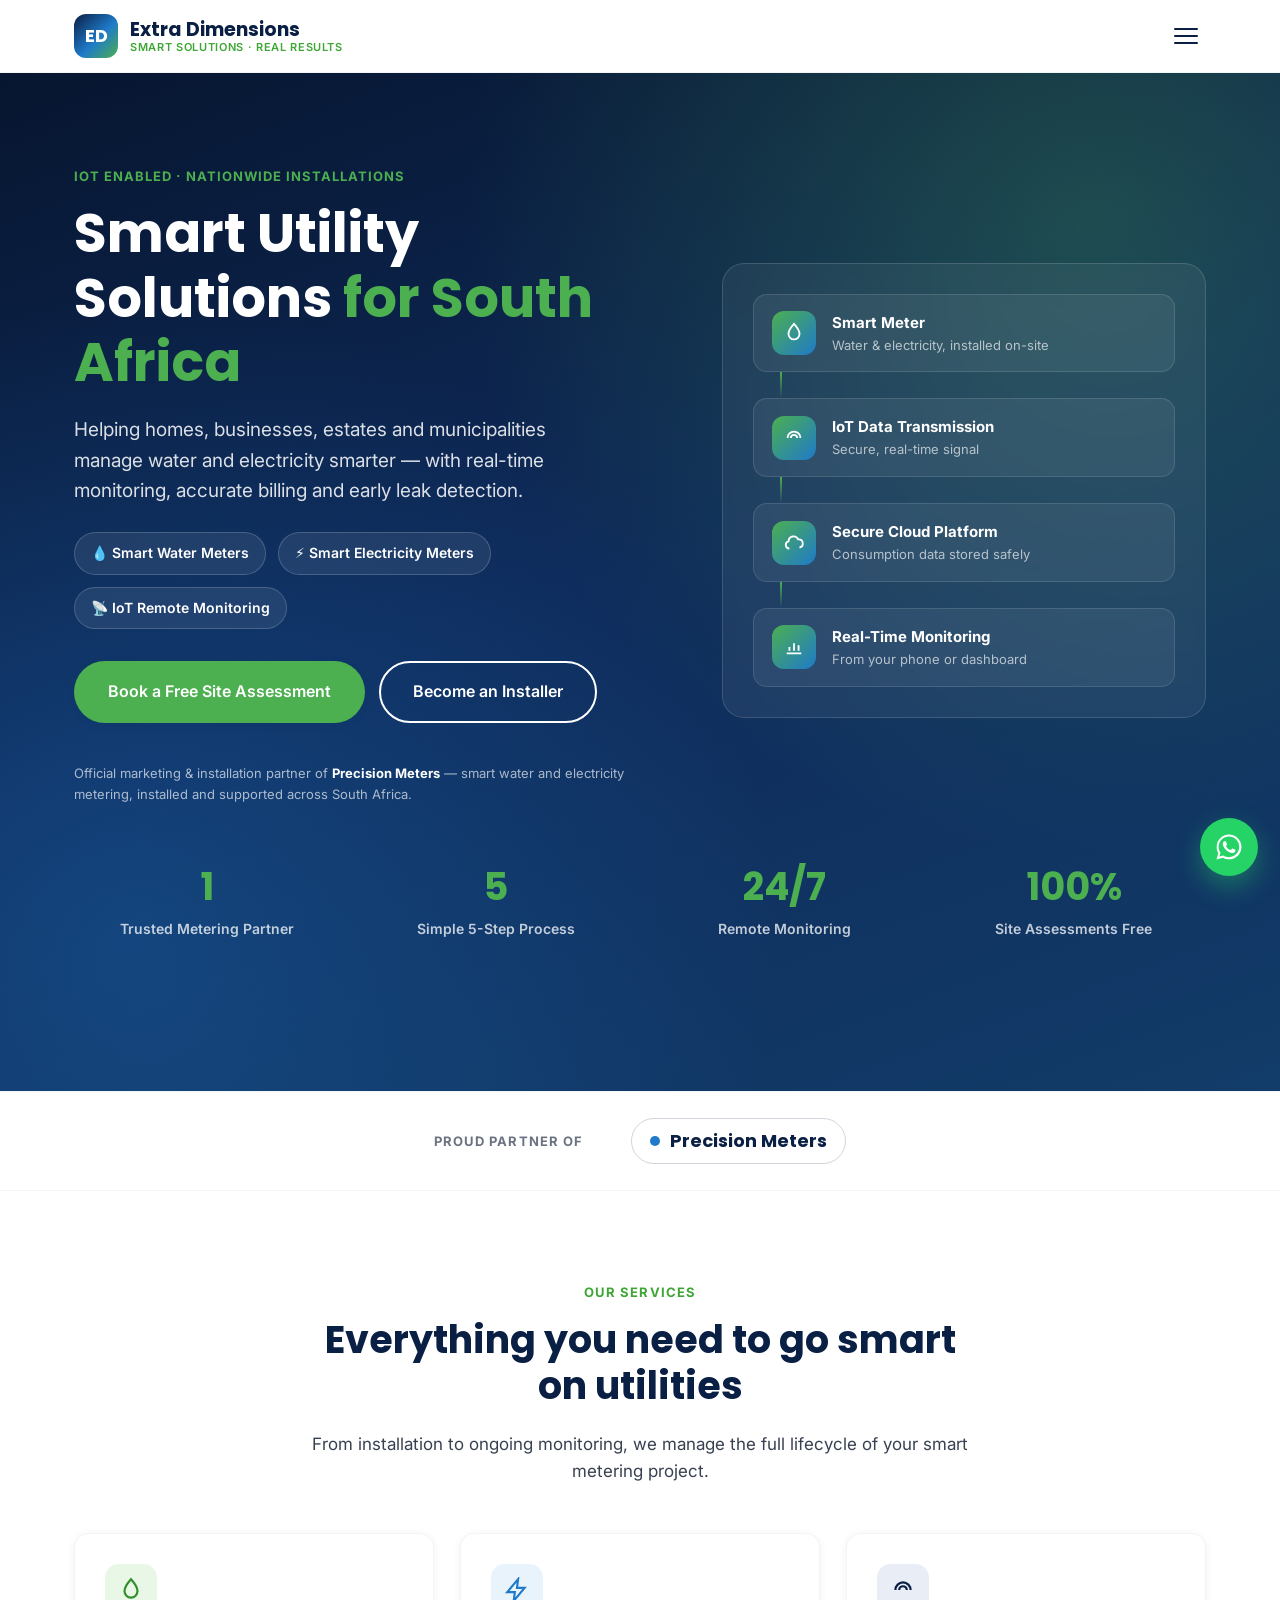
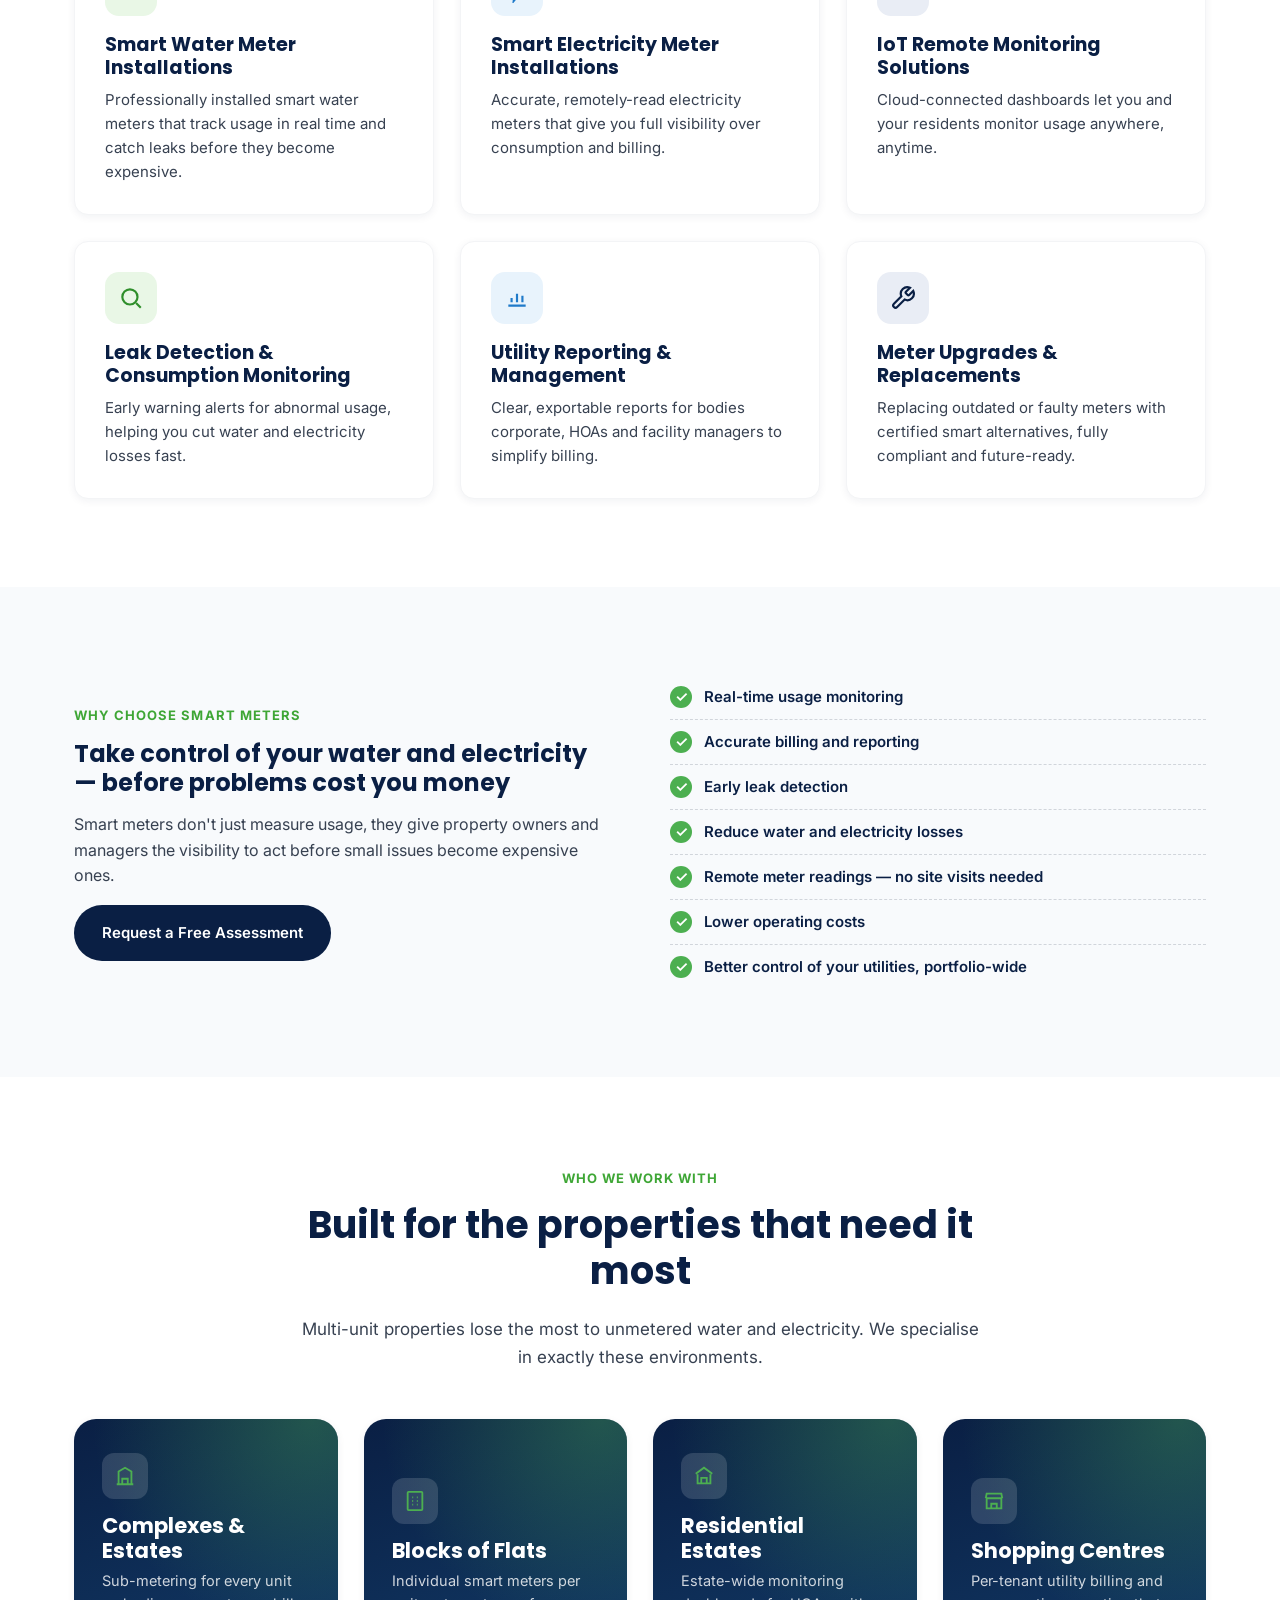
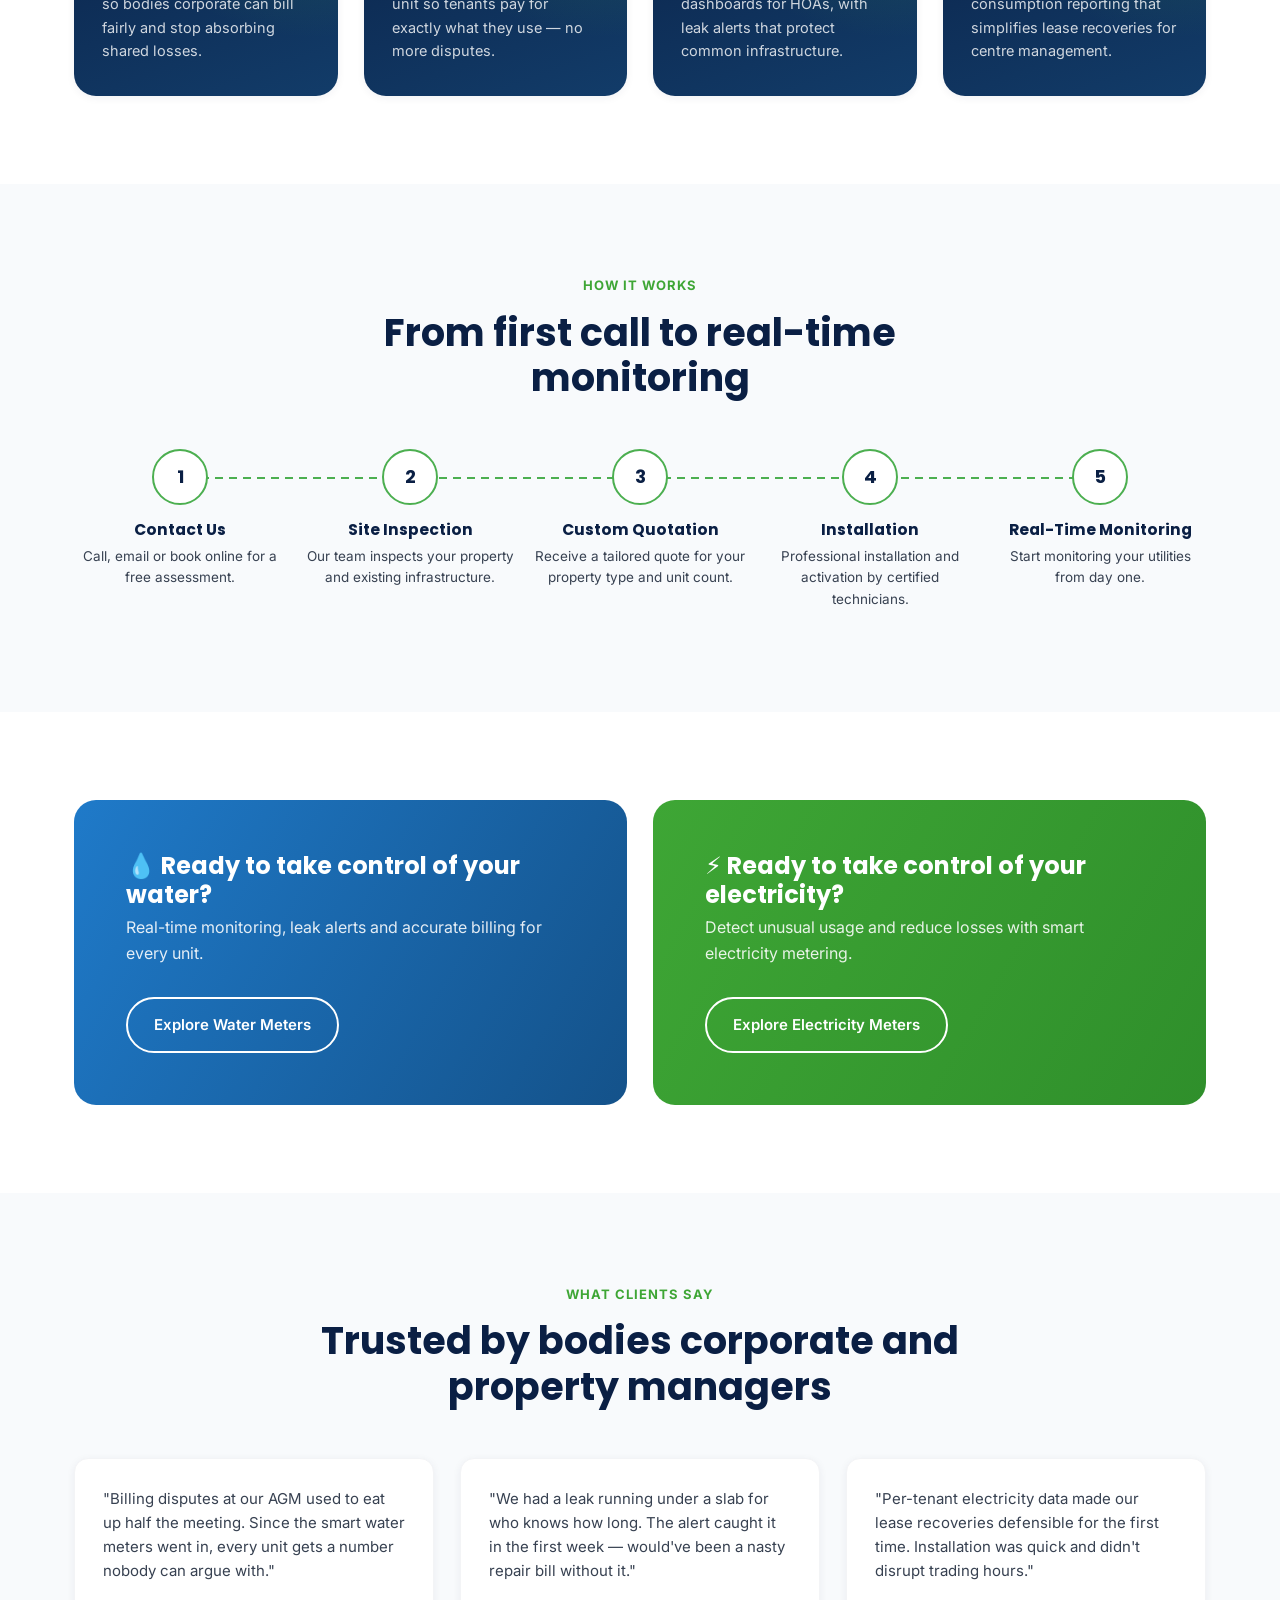
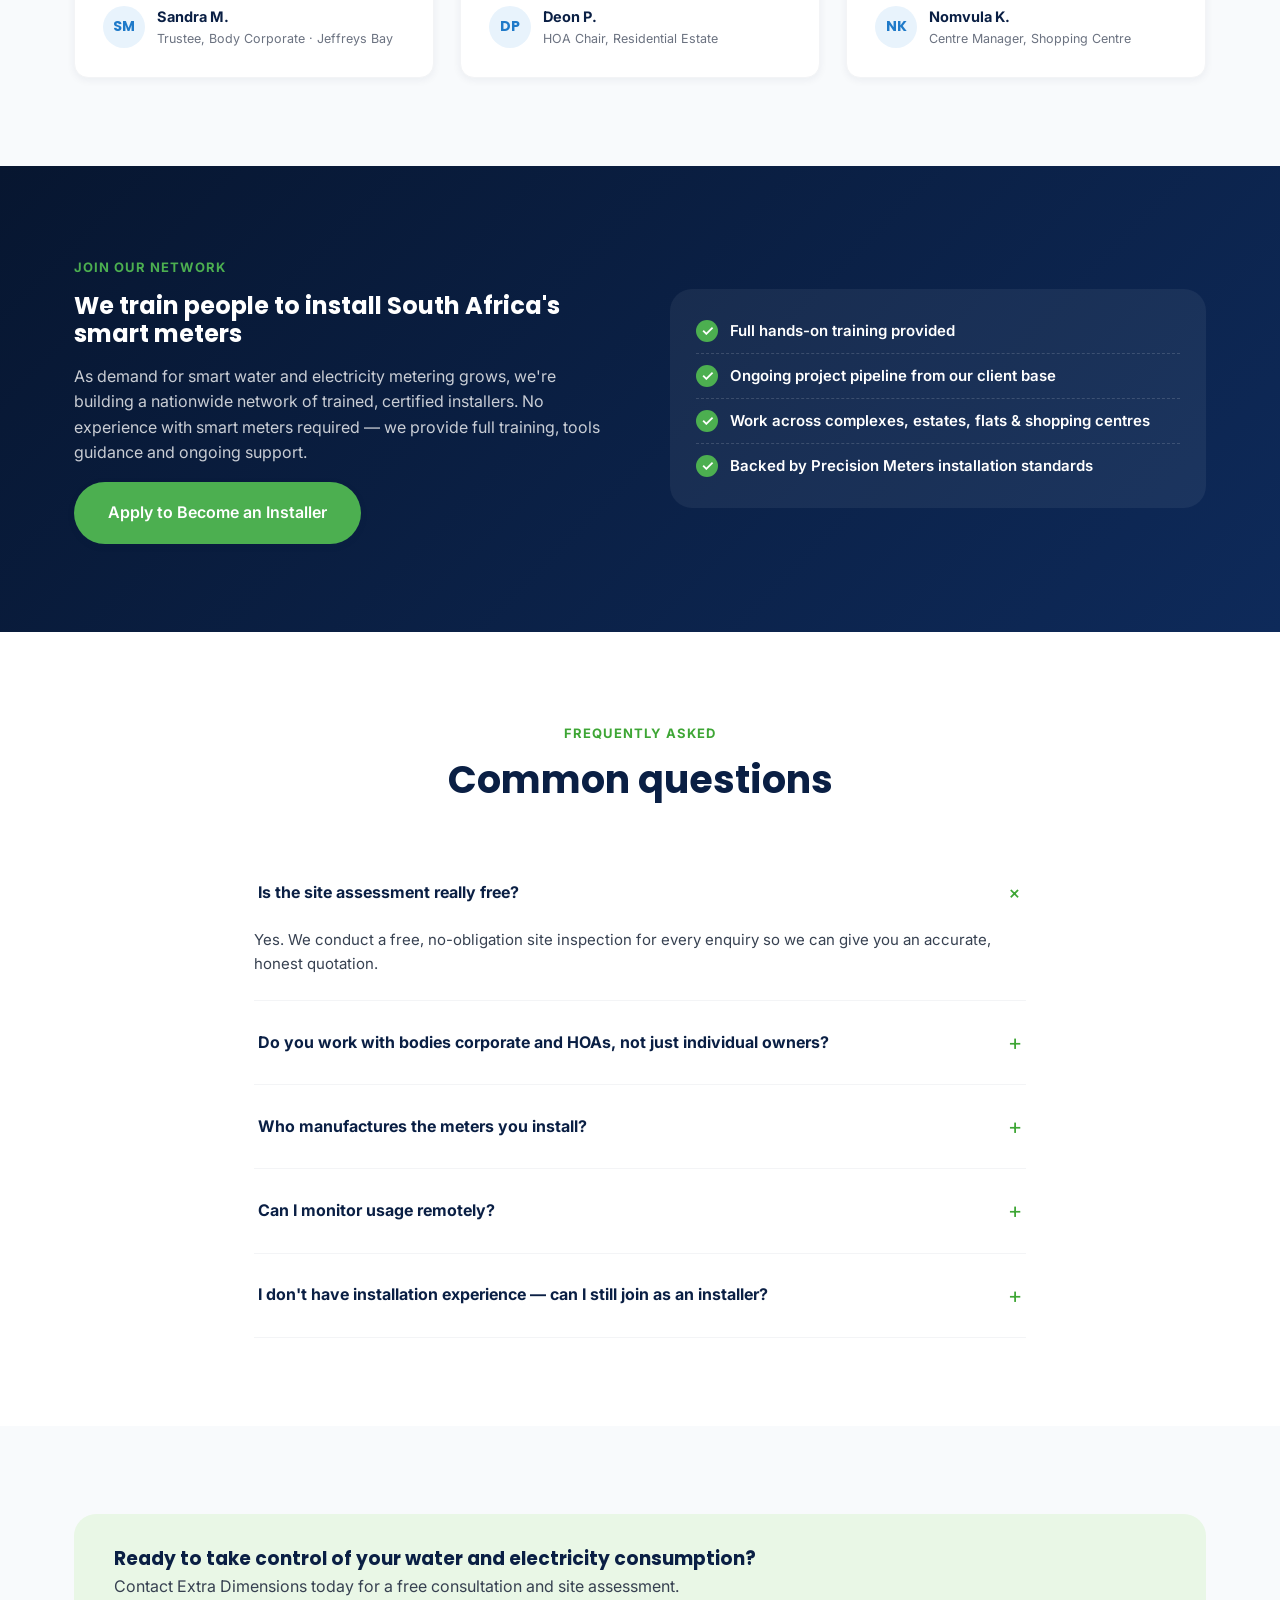
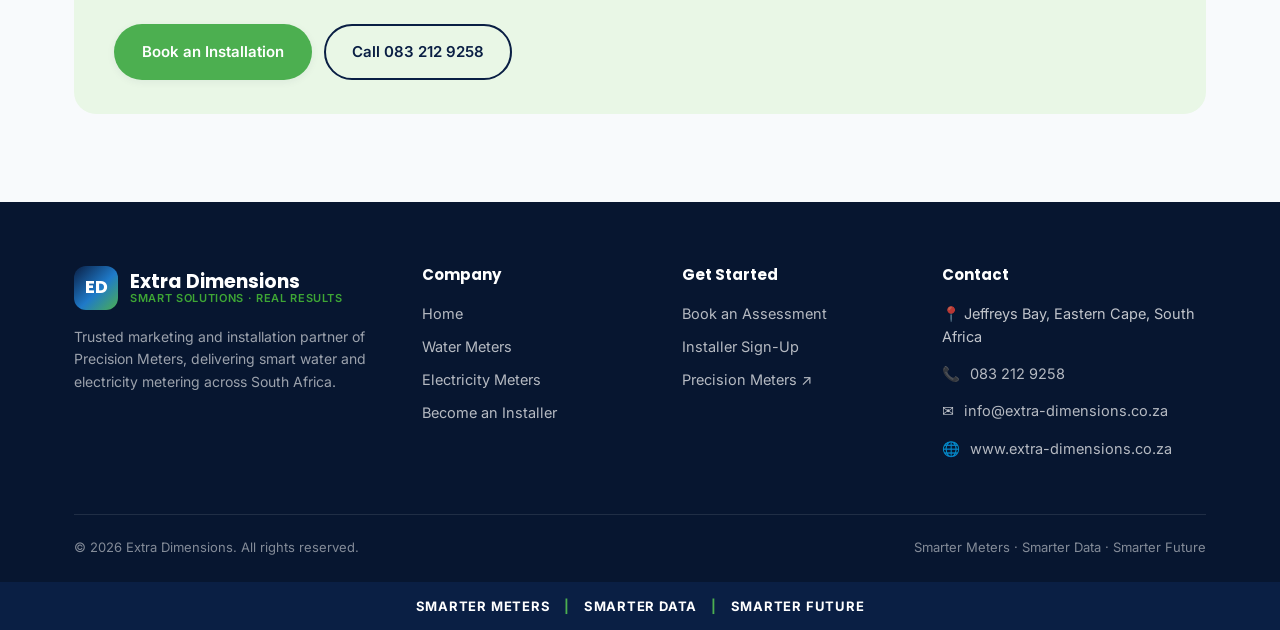
==== commit 4f302104: "Fix issues found by multi-angle code review - Stat counters and "Proud Partners Of" label still said" ====
--- a/index.html
+++ b/index.html
@@ -29,12 +29,11 @@
     "addressRegion": "Eastern Cape",
     "addressCountry": "ZA"
   },
-  "areaServed": "ZA",
-  "sameAs": ["https://www.precisionmeter.co.za"]
+  "areaServed": "ZA"
 }
 </script>
 </head>
-<body>
+<body class="has-mobile-cta">
 
 <header class="site-header">
   <div class="header-inner container">
@@ -115,7 +114,7 @@
 
   <div class="container">
     <div class="stats-bar reveal">
-      <div class="stat"><div class="num"><span data-count="2" data-suffix="">2</span></div><div class="lbl">Trusted Metering Partners</div></div>
+      <div class="stat"><div class="num"><span data-count="1" data-suffix="">1</span></div><div class="lbl">Trusted Metering Partner</div></div>
       <div class="stat"><div class="num"><span data-count="5" data-suffix="">0</span></div><div class="lbl">Simple 5-Step Process</div></div>
       <div class="stat"><div class="num">24/7</div><div class="lbl">Remote Monitoring</div></div>
       <div class="stat"><div class="num">100%</div><div class="lbl">Site Assessments Free</div></div>
--- a/css/style.css
+++ b/css/style.css
@@ -474,9 +474,11 @@
 }
 .whatsapp-fab:hover .wa-tip, .whatsapp-fab:focus-visible .wa-tip { opacity: 1; }
 @media (max-width: 720px) {
-  .whatsapp-fab { bottom: 88px; width: 52px; height: 52px; right: 16px; }
+  .whatsapp-fab { bottom: 18px; width: 52px; height: 52px; right: 16px; }
   .whatsapp-fab svg { width: 27px; height: 27px; }
   .whatsapp-fab .wa-tip { display: none; }
+  /* Pages with the sticky mobile CTA bar need the fab bumped up to clear it */
+  body.has-mobile-cta .whatsapp-fab { bottom: 88px; }
 }
 
 /* ---------- Reveal animation ----------
